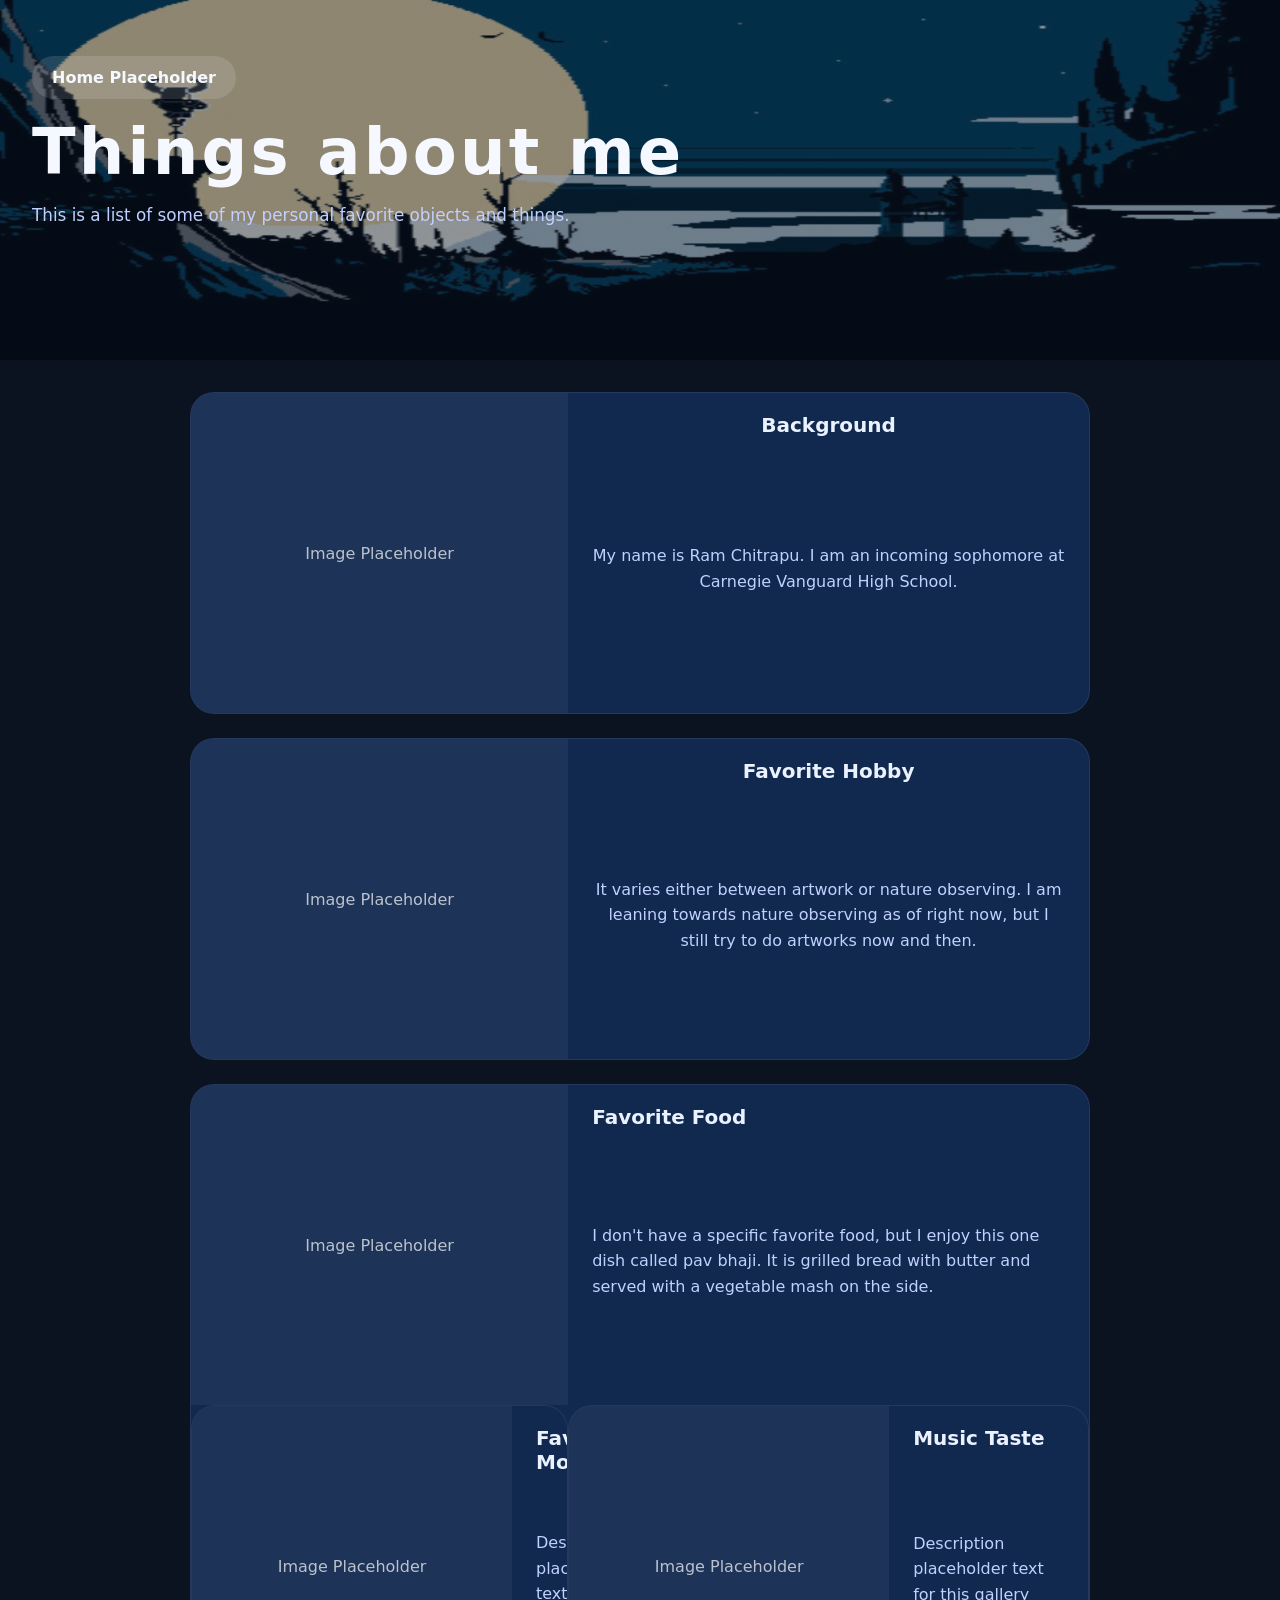
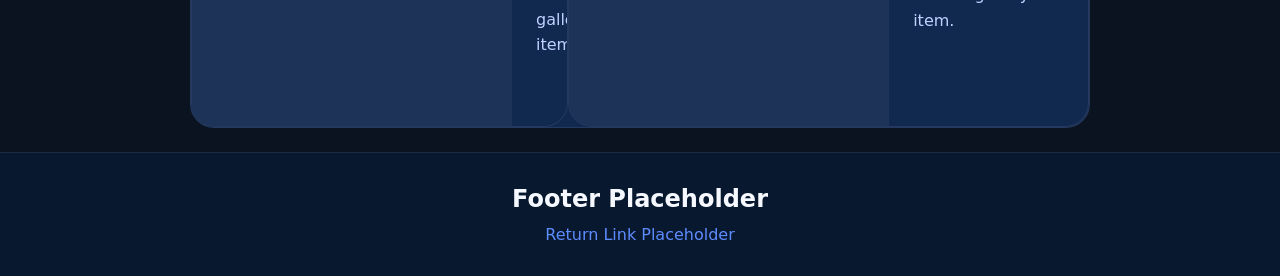
==== about-gallery.html @ 229505af "Refine about gallery layout and content updates" ====
<!DOCTYPE html>
<html lang="en">
<head>
  <meta charset="UTF-8">
  <meta name="viewport" content="width=device-width, initial-scale=1.0">
  <title>About Gallery Placeholder</title>
  <link rel="stylesheet" href="styles.css">
</head>
<body>
  <header class="hero-header">
    <div class="hero-content">
      <a class="home-button" href="index.html">Home Placeholder</a>
      <h1>Things about me</h1>
      <p>This is a list of some of my personal favorite objects and things.</p>
    </div>
  </header>

  <main>
    <section class="gallery-grid about-gallery-stack">
      <article class="gallery-card">
        <div class="gallery-image placeholder">Image Placeholder</div>
        <h3>Background</h3>
        <p> My name is Ram Chitrapu. I am an incoming sophomore at Carnegie Vanguard High School. </p>
      </article>
      <article class="gallery-card">
        <div class="gallery-image placeholder">Image Placeholder</div>
        <h3>Favorite Hobby</h3>
        <p> It varies either between artwork or nature observing. I am leaning towards nature observing as of right now, but I still try to do artworks now and then. </p>
      </article>
      <article class="gallery-card">
        <div class="gallery-image placeholder">Image Placeholder</div>
        <h3>Favorite Food</h3>
        <p> I don't have a specific favorite food, but I enjoy this one dish called pav bhaji. It is grilled bread with butter and served with a vegetable mash on the side. </p> 
      <article class="gallery-card">
        <div class="gallery-image placeholder">Image Placeholder</div>
        <h3>Favorite Movie</h3>
        <p>Description placeholder text for this gallery item.</p>
      </article>
      <article class="gallery-card">
        <div class="gallery-image placeholder">Image Placeholder</div>
        <h3>Music Taste</h3>
        <p>Description placeholder text for this gallery item.</p>
      </article>
    </section>
  </main>

  <footer class="bottom-footer">
    <div>
      <h2>Footer Placeholder</h2>
      <p><a class="text-link" href="index.html">Return Link Placeholder</a></p>
    </div>
  </footer>
</body>
</html>
---- styles.css ----
:root {
  --bg: #0c1d3b;
  --surface: #11284f;
  --surface-soft: #1c3668;
  --text: #f5f8ff;
  --muted: #c0d1ff;
  --accent: #5d8cff;
}

* {
  box-sizing: border-box;
}

body {
  margin: 0;
  font-family: Inter, system-ui, -apple-system, BlinkMacSystemFont, "Segoe UI", sans-serif;
  background: #0b1220;
  color: var(--text);
}

.hero-header {
  background:
    linear-gradient(rgba(8, 24, 47, 0.45), rgba(8, 24, 47, 0.45)),
    url("images/top-banner.png") center/100% 100% no-repeat;
  background-color: #08182f;
  min-height: 360px;
  padding: 3.5rem 2rem;
  text-align: left;
}

.hero-header h1 {
  margin: 0;
  font-size: clamp(2.5rem, 5vw, 4rem);
  letter-spacing: 0.05em;
}

.hero-header p {
  margin: 1rem 0 0;
  max-width: 640px;
  color: var(--muted);
  font-size: 1.05rem;
}

.home-button {
  display: inline-block;
  margin-bottom: 1rem;
  padding: 0.75rem 1.25rem;
  border-radius: 999px;
  background: rgba(255,255,255,.12);
  color: var(--text);
  text-decoration: none;
  font-weight: 700;
  transition: transform 0.2s ease, background 0.2s ease;
}

.home-button:hover {
  background: rgba(255,255,255,.2);
  transform: translateY(-2px);
}

main {
  padding: 2rem 1.5rem 1.5rem;
  max-width: 1200px;
  margin: 0 auto;
}

.about-me-slide .placeholder {
  min-height: 300px;
  height: 300px;
  background: rgba(255,255,255,.07);
  font-size: 1.15rem;
}

.slide {
  display: grid;
  grid-template-columns: 1fr 1fr;
  gap: 2rem;
  align-items: center;
  background: var(--surface);
  border: 1px solid rgba(255,255,255,.08);
  border-radius: 24px;
  padding: 2rem;
  margin-bottom: 1.5rem;
}

.slide.reverse {
  direction: rtl;
}

.slide.reverse .slide-text,
.slide.reverse .slide-image {
  direction: ltr;
}

.slide-text h2 {
  margin-top: 0;
  margin-bottom: 1rem;
  font-size: 1.75rem;
  color: #eaf1ff;
}

.slide-text p {
  margin: 0;
  line-height: 1.8;
  color: var(--muted);
}

.interests-section {
  width: 100%;
}

.interest-cards {
  display: grid;
  grid-template-columns: repeat(2, minmax(240px, 1fr));
  gap: 1.5rem;
}

.interest-card {
  background: var(--surface-soft);
  border-radius: 24px;
  overflow: hidden;
  min-height: 320px;
  display: flex;
  flex-direction: column;
}

.interest-image {
  min-height: 180px;
  background: rgba(255,255,255,.08);
  display: flex;
  align-items: center;
  justify-content: center;
  padding: 1rem;
  font-size: 1rem;
  color: rgba(255,255,255,.75);
}

.interest-card-body {
  padding: 1.5rem;
  display: flex;
  flex-direction: column;
  gap: 0.75rem;
}

.interest-card-body h3 {
  margin: 0;
  font-size: 1.25rem;
  color: #eaf1ff;
}

.interest-card-body p {
  margin: 0;
  color: var(--muted);
  line-height: 1.75;
}

.slide-image {
  display: flex;
  justify-content: center;
  align-items: center;
}

.placeholder-link {
  display: block;
  width: 100%;
  max-width: 420px;
  text-decoration: none;
}

.placeholder {
  width: 100%;
  height: 100%;
  min-height: 300px;
  border-radius: 20px;
  background: rgba(255,255,255,.06);
  border: 1px dashed rgba(255,255,255,.2);
  display: flex;
  align-items: center;
  justify-content: center;
  color: rgba(255,255,255,.7);
  font-size: 1rem;
  text-align: center;
  padding: 1rem;
  transition: transform 0.2s ease, background 0.2s ease, color 0.2s ease;
}

.placeholder:hover {
  background: rgba(93,140,255,.16);
  color: #eff6ff;
  transform: translateY(-4px);
}

.gallery-grid {
  display: grid;
  gap: 1.5rem;
}

.gallery-2x3 {
  grid-template-columns: repeat(3, minmax(220px, 1fr));
}

.about-gallery-stack {
  grid-template-columns: 1fr;
  max-width: 900px;
  margin: 0 auto;
}

.about-gallery-stack .gallery-card {
  display: grid;
  grid-template-columns: minmax(320px, 42%) 1fr;
  align-items: stretch;
}

.about-gallery-stack .gallery-image {
  grid-column: 1;
  grid-row: 1 / span 2;
  min-height: 320px;
  height: 100%;
}

.about-gallery-stack .gallery-image.placeholder {
  min-height: 320px;
  height: 100%;
  border-radius: 0;
  border: 0;
}

.about-gallery-stack .gallery-card h3 {
  grid-column: 2;
  margin: 1.25rem 1.5rem 0.5rem;
  text-align: left;
}

.about-gallery-stack .gallery-card p {
  grid-column: 2;
  margin: 0 1.5rem 1.25rem;
  text-align: left;
}

.gallery-card {
  background: var(--surface);
  border: 1px solid rgba(255,255,255,.08);
  border-radius: 24px;
  overflow: hidden;
  display: flex;
  flex-direction: column;
}

.gallery-image {
  min-height: 0;
  height: auto;
  background: rgba(255,255,255,.05);
  display: flex;
  align-items: center;
  justify-content: center;
  padding: 0;
  overflow: hidden;
  font-size: 1rem;
  color: rgba(255,255,255,.7);
}

.gallery-photo {
  width: 100%;
  height: auto;
  object-fit: contain;
  display: block;
}

.gallery-portal-link {
  display: block;
  text-decoration: none;
}

.gallery-portal-image {
  transition: transform 0.2s ease, box-shadow 0.2s ease;
}

.gallery-portal-link:hover .gallery-portal-image {
  transform: translateY(-4px);
  box-shadow: 0 16px 30px rgba(0,0,0,.25);
}

.gallery-image.placeholder {
  min-height: 220px;
  height: 220px;
}

.art-page-grid {
  display: grid;
  grid-template-columns: 1fr;
  gap: 2rem;
  max-width: 900px;
  margin: 0 auto;
}

.artwork-card {
  background: var(--surface);
  border: 1px solid rgba(255,255,255,.08);
  border-radius: 24px;
  overflow: hidden;
  display: flex;
  flex-direction: column;
}

.artwork-card h3 {
  margin: 1.25rem 1.5rem 0.5rem;
  font-size: 1.25rem;
  color: #eaf1ff;
}

.artwork-card p {
  margin: 0 1.5rem 1.5rem;
  color: var(--muted);
  line-height: 1.6;
}

.artwork-image {
  min-height: 360px;
  height: 360px;
}

.gallery-card h3 {
  margin: 1.25rem 1.5rem 0.5rem;
  font-size: 1.25rem;
  color: #eaf1ff;
}

.gallery-card p {
  margin: 0 1.5rem 1.5rem;
  color: var(--muted);
  line-height: 1.6;
}

.gallery-card:nth-child(1) h3,
.gallery-card:nth-child(1) p,
.gallery-card:nth-child(2) h3,
.gallery-card:nth-child(2) p {
  text-align: center;
}

.text-link {
  color: var(--accent);
  text-decoration: none;
}

.text-link:hover {
  text-decoration: underline;
}

.bottom-footer {
  background: #08182f;
  padding: 2rem 1.5rem;
  text-align: center;
  border-top: 1px solid rgba(255,255,255,.08);
}

.bottom-footer h2 {
  margin: 0 0 0.75rem;
  font-size: 1.5rem;
}

.bottom-footer p {
  margin: 0;
  color: var(--muted);
}

@media (max-width: 860px) {
  .slide {
    grid-template-columns: 1fr;
    text-align: center;
  }

  .slide.reverse {
    direction: ltr;
  }

  .interest-cards {
    grid-template-columns: 1fr;
  }

  .gallery-2x3 {
    grid-template-columns: 1fr;
  }

  .about-gallery-stack .gallery-card {
    grid-template-columns: 1fr;
  }

  .about-gallery-stack .gallery-image {
    grid-column: 1;
    grid-row: 1;
    min-height: 280px;
  }

  .about-gallery-stack .gallery-image.placeholder {
    min-height: 280px;
  }

  .about-gallery-stack .gallery-card h3,
  .about-gallery-stack .gallery-card p {
    grid-column: 1;
  }

  .art-page-grid {
    max-width: 100%;
  }

  .about-me-slide .placeholder {
    min-height: 220px;
    height: 220px;
  }
}
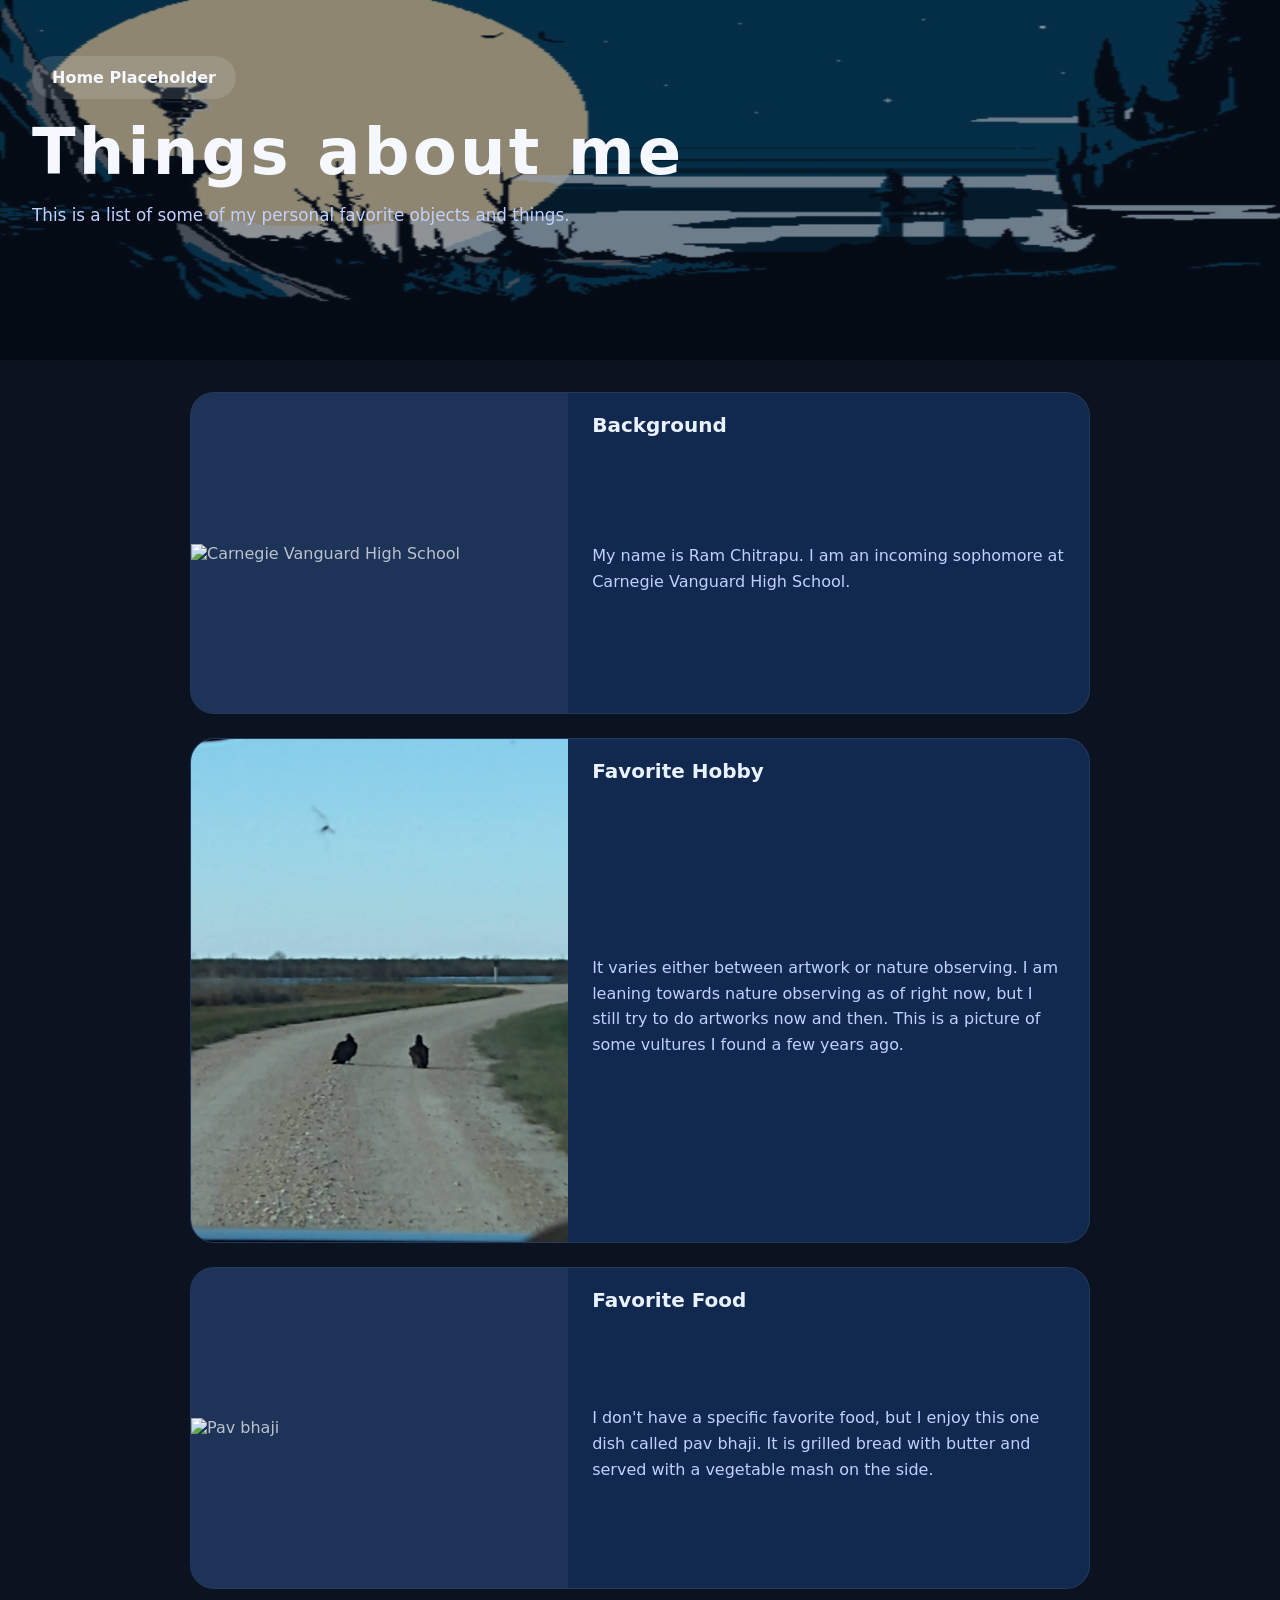
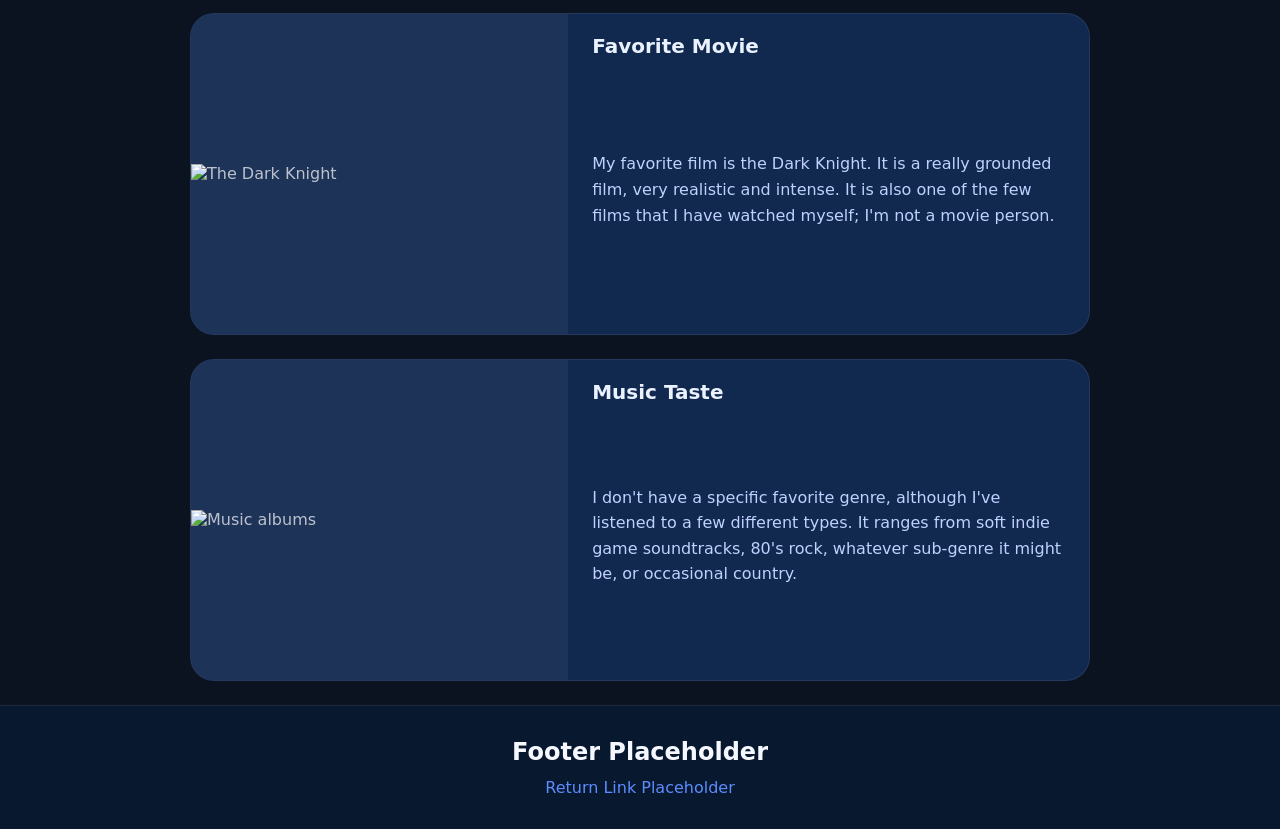
==== commit 9c82f370: "Update galleries, homepage sections, and add image assets" ====
--- a/about-gallery.html
+++ b/about-gallery.html
@@ -18,28 +18,39 @@
   <main>
     <section class="gallery-grid about-gallery-stack">
       <article class="gallery-card">
-        <div class="gallery-image placeholder">Image Placeholder</div>
+        <div class="gallery-image">
+          <img src="images/cvhs.png" alt="Carnegie Vanguard High School" class="gallery-photo">
+        </div>
         <h3>Background</h3>
         <p> My name is Ram Chitrapu. I am an incoming sophomore at Carnegie Vanguard High School. </p>
       </article>
       <article class="gallery-card">
-        <div class="gallery-image placeholder">Image Placeholder</div>
+        <div class="gallery-image">
+          <img src="images/vulture.jpg" alt="Vulture" class="gallery-photo">
+        </div>
         <h3>Favorite Hobby</h3>
-        <p> It varies either between artwork or nature observing. I am leaning towards nature observing as of right now, but I still try to do artworks now and then. </p>
+        <p> It varies either between artwork or nature observing. I am leaning towards nature observing as of right now, but I still try to do artworks now and then. This is a picture of some vultures I found a few years ago. </p>
       </article>
       <article class="gallery-card">
-        <div class="gallery-image placeholder">Image Placeholder</div>
+        <div class="gallery-image">
+          <img src="images/bhaji.png" alt="Pav bhaji" class="gallery-photo">
+        </div>
         <h3>Favorite Food</h3>
         <p> I don't have a specific favorite food, but I enjoy this one dish called pav bhaji. It is grilled bread with butter and served with a vegetable mash on the side. </p> 
-      <article class="gallery-card">
-        <div class="gallery-image placeholder">Image Placeholder</div>
-        <h3>Favorite Movie</h3>
-        <p>Description placeholder text for this gallery item.</p>
       </article>
       <article class="gallery-card">
-        <div class="gallery-image placeholder">Image Placeholder</div>
+        <div class="gallery-image">
+          <img src="images/dark-knight.png" alt="The Dark Knight" class="gallery-photo">
+        </div>
+        <h3>Favorite Movie</h3>
+        <p> My favorite film is the Dark Knight. It is a really grounded film, very realistic and intense. It is also one of the few films that I have watched myself; I'm not a movie person.</p>
+      </article>
+      <article class="gallery-card">
+        <div class="gallery-image">
+          <img src="images/musicalbums.png" alt="Music albums" class="gallery-photo">
+        </div>
         <h3>Music Taste</h3>
-        <p>Description placeholder text for this gallery item.</p>
+        <p> I don't have a specific favorite genre, although I've listened to a few different types. It ranges from soft indie game soundtracks, 80's rock, whatever sub-genre it might be, or occasional country. </p>
       </article>
     </section>
   </main>
--- a/styles.css
+++ b/styles.css
@@ -196,7 +196,19 @@
 }
 
 .gallery-2x3 {
-  grid-template-columns: repeat(3, minmax(220px, 1fr));
+  grid-template-columns: repeat(6, minmax(0, 1fr));
+}
+
+.gallery-2x3 .gallery-card {
+  grid-column: span 2;
+}
+
+.gallery-2x3 .gallery-card:nth-child(4) {
+  grid-column: 2 / span 2;
+}
+
+.gallery-2x3 .gallery-card:nth-child(5) {
+  grid-column: 4 / span 2;
 }
 
 .about-gallery-stack {
@@ -331,10 +343,14 @@
   line-height: 1.6;
 }
 
-.gallery-card:nth-child(1) h3,
-.gallery-card:nth-child(1) p,
-.gallery-card:nth-child(2) h3,
-.gallery-card:nth-child(2) p {
+.gallery-2x3 .gallery-card:nth-child(1) h3,
+.gallery-2x3 .gallery-card:nth-child(1) p,
+.gallery-2x3 .gallery-card:nth-child(2) h3,
+.gallery-2x3 .gallery-card:nth-child(2) p,
+.gallery-2x3 .gallery-card:nth-child(4) h3,
+.gallery-2x3 .gallery-card:nth-child(4) p,
+.gallery-2x3 .gallery-card:nth-child(5) h3,
+.gallery-2x3 .gallery-card:nth-child(5) p {
   text-align: center;
 }
 
@@ -382,6 +398,12 @@
     grid-template-columns: 1fr;
   }
 
+  .gallery-2x3 .gallery-card,
+  .gallery-2x3 .gallery-card:nth-child(4),
+  .gallery-2x3 .gallery-card:nth-child(5) {
+    grid-column: auto;
+  }
+
   .about-gallery-stack .gallery-card {
     grid-template-columns: 1fr;
   }
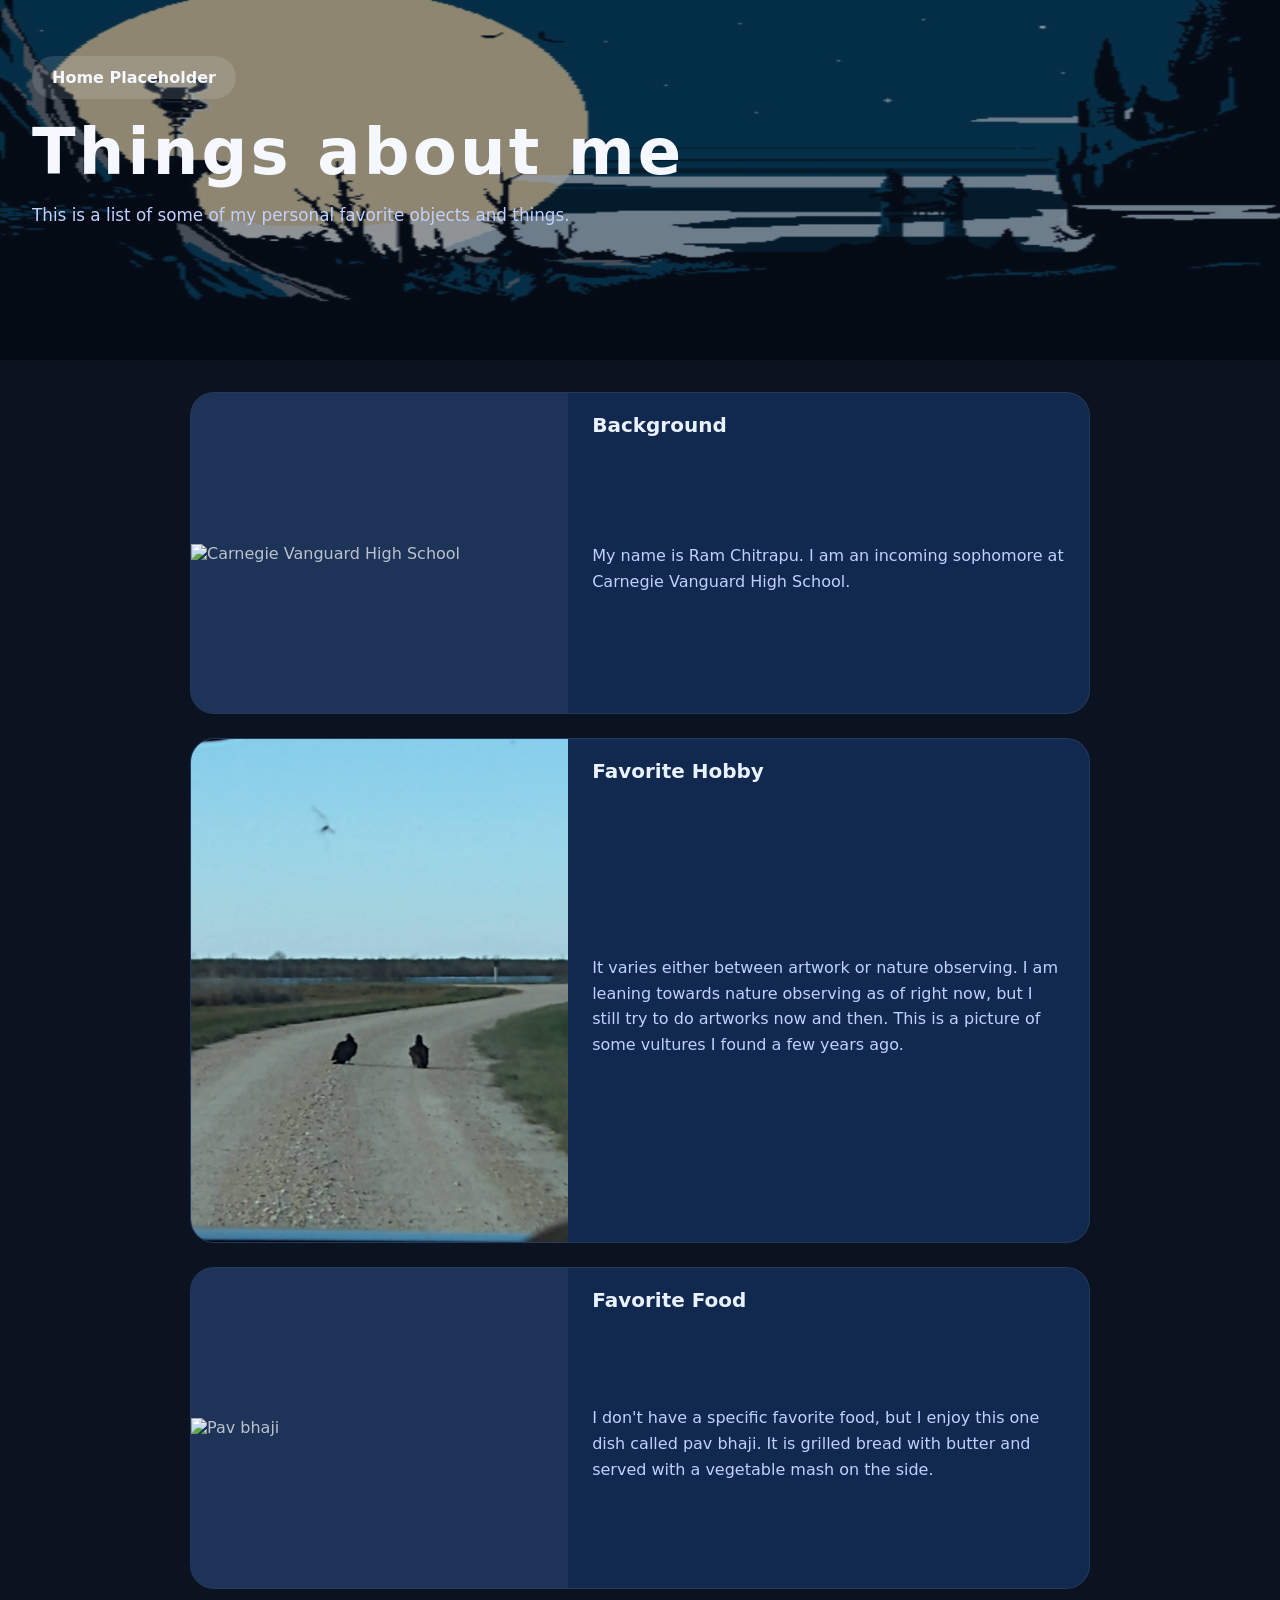
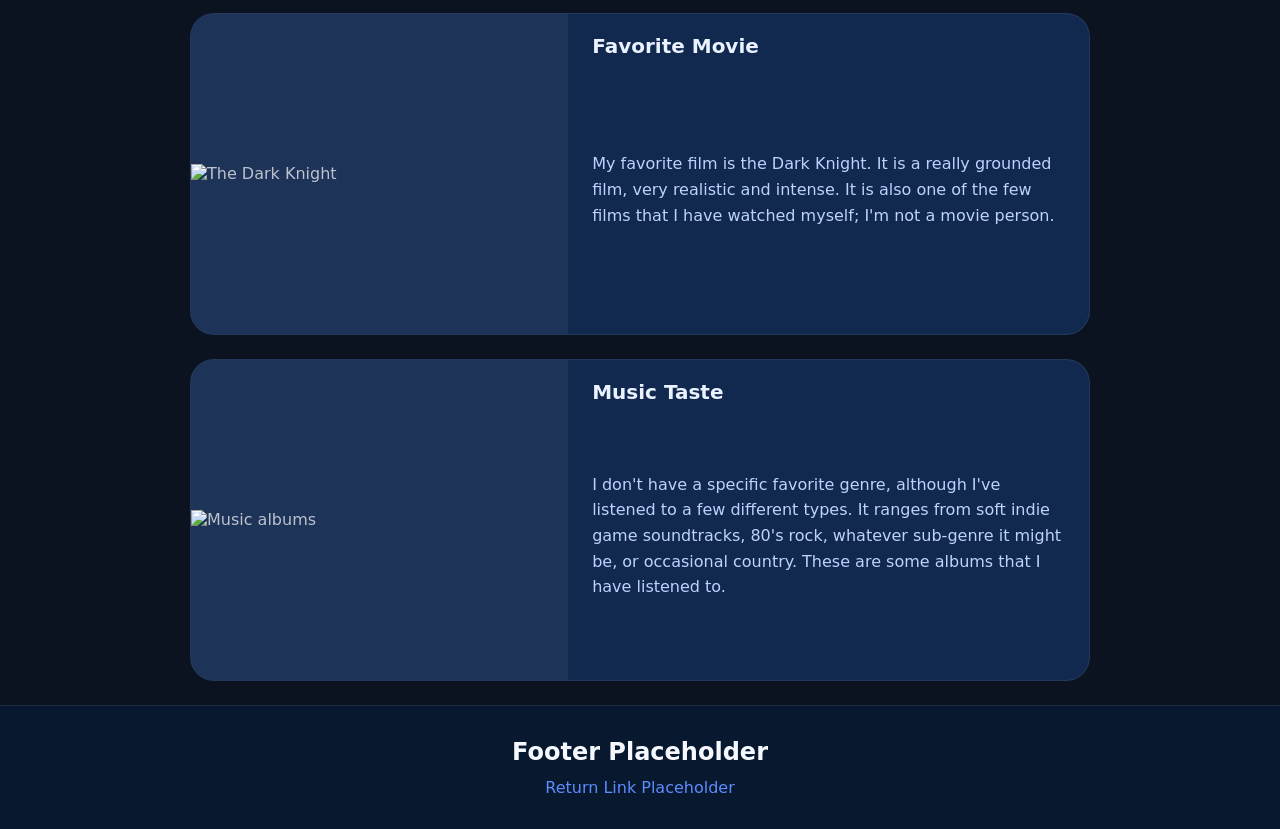
==== commit 988d0ed4: "Add activities gallery and update portfolio page layouts/images" ====
--- a/about-gallery.html
+++ b/about-gallery.html
@@ -50,7 +50,7 @@
           <img src="images/musicalbums.png" alt="Music albums" class="gallery-photo">
         </div>
         <h3>Music Taste</h3>
-        <p> I don't have a specific favorite genre, although I've listened to a few different types. It ranges from soft indie game soundtracks, 80's rock, whatever sub-genre it might be, or occasional country. </p>
+        <p> I don't have a specific favorite genre, although I've listened to a few different types. It ranges from soft indie game soundtracks, 80's rock, whatever sub-genre it might be, or occasional country. These are some albums that I have listened to. </p>
       </article>
     </section>
   </main>
--- a/styles.css
+++ b/styles.css
@@ -190,6 +190,21 @@
   transform: translateY(-4px);
 }
 
+.placeholder-image-fill {
+  position: relative;
+  overflow: hidden;
+  padding: 0;
+  border: 0;
+}
+
+.placeholder-image-fill .gallery-photo {
+  position: absolute;
+  inset: 0;
+  width: 100%;
+  height: 100%;
+  object-fit: cover;
+}
+
 .gallery-grid {
   display: grid;
   gap: 1.5rem;
@@ -299,13 +314,22 @@
 
 .art-page-grid {
   display: grid;
-  grid-template-columns: 1fr;
+  grid-template-columns: repeat(4, minmax(200px, 1fr));
+  gap: 0;
+  max-width: 1400px;
+  margin: 0 auto;
+  grid-auto-flow: dense;
+}
+
+.activities-grid {
+  display: grid;
+  grid-template-columns: repeat(3, minmax(0, 1fr));
   gap: 2rem;
-  max-width: 900px;
+  max-width: 1200px;
   margin: 0 auto;
 }
 
-.artwork-card {
+.activity-card {
   background: var(--surface);
   border: 1px solid rgba(255,255,255,.08);
   border-radius: 24px;
@@ -314,21 +338,59 @@
   flex-direction: column;
 }
 
-.artwork-card h3 {
+.activity-card .gallery-image {
+  min-height: 360px;
+  height: 360px;
+}
+
+.activity-card h3 {
   margin: 1.25rem 1.5rem 0.5rem;
   font-size: 1.25rem;
   color: #eaf1ff;
 }
 
-.artwork-card p {
+.activity-card p {
   margin: 0 1.5rem 1.5rem;
   color: var(--muted);
   line-height: 1.6;
 }
 
+.artwork-card-large {
+  grid-column: span 2;
+  grid-row: span 1;
+}
+
+.art-page-grid .artwork-card:nth-child(2) {
+  grid-column: span 2;
+  grid-row: span 1;
+}
+
+.art-page-grid .artwork-card:nth-child(3) {
+  grid-row: span 2;
+}
+
+.artwork-card {
+  border-radius: 20px;
+  overflow: hidden;
+}
+
 .artwork-image {
-  min-height: 360px;
-  height: 360px;
+  min-height: 280px;
+  height: 100%;
+}
+
+.art-original {
+  min-height: 0;
+  height: auto;
+  padding: 0;
+  align-items: center;
+}
+
+.artwork-photo-original {
+  width: 100%;
+  height: auto;
+  max-width: 100%;
+  display: block;
 }
 
 .gallery-card h3 {
@@ -424,6 +486,7 @@
   }
 
   .art-page-grid {
+    grid-template-columns: 1fr;
     max-width: 100%;
   }
 
@@ -432,3 +495,18 @@
     height: 220px;
   }
 }
+
+@media (max-width: 560px) {
+  .art-page-grid {
+    grid-template-columns: 1fr;
+  }
+
+  .artwork-image {
+    min-height: 300px;
+    height: 300px;
+  }
+
+  .activities-grid {
+    grid-template-columns: 1fr;
+  }
+}
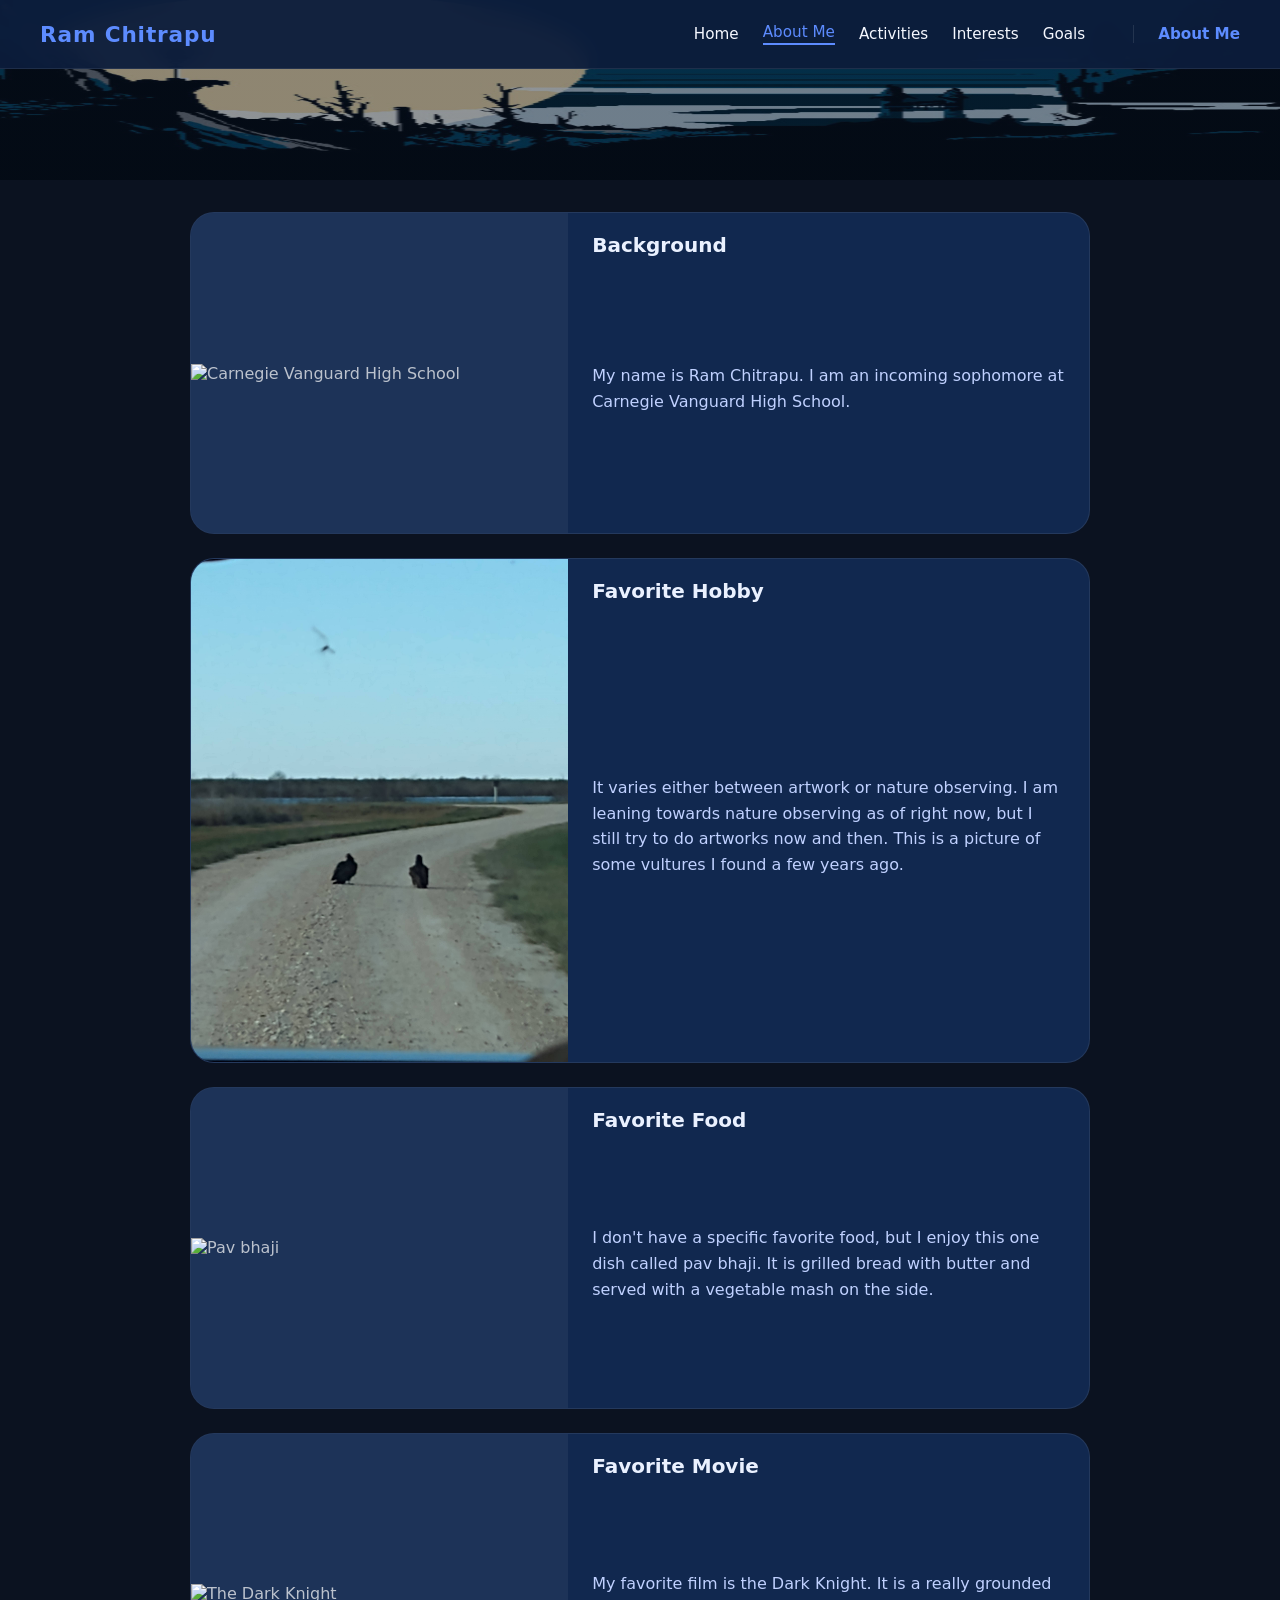
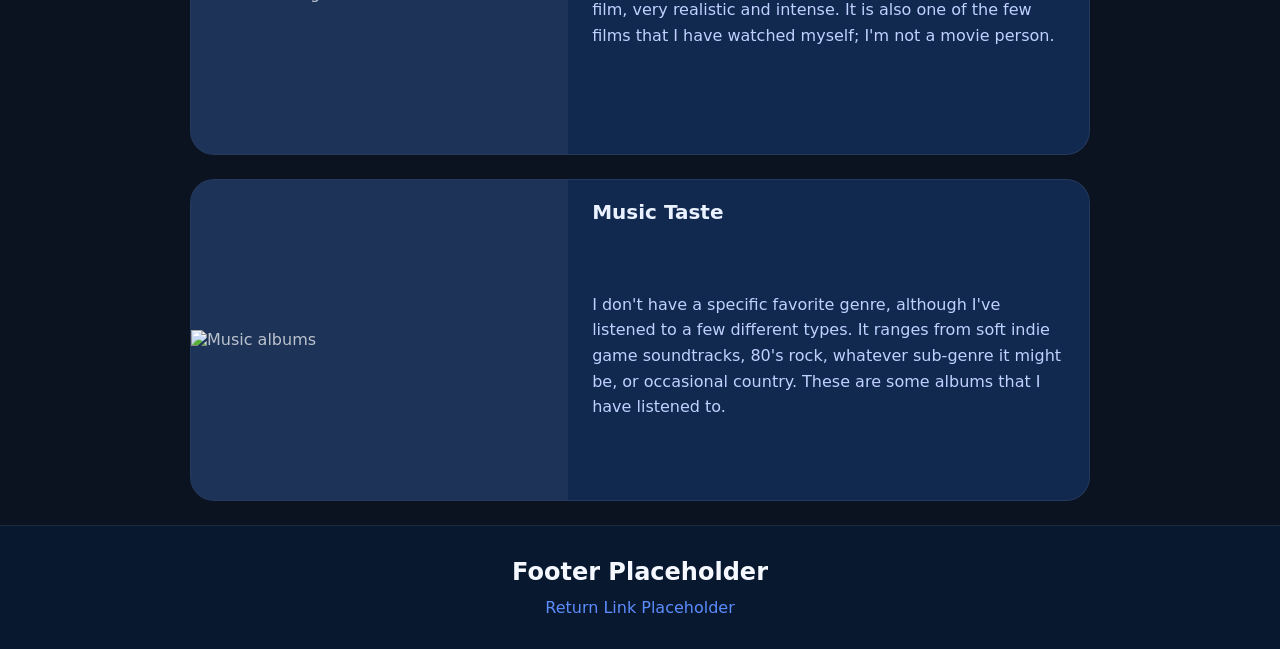
==== commit c8c3a6a5: "Refine top navigation and hero header presentation" ====
--- a/about-gallery.html
+++ b/about-gallery.html
@@ -7,11 +7,20 @@
   <link rel="stylesheet" href="styles.css">
 </head>
 <body>
+  <nav class="top-nav">
+    <span class="nav-brand">Ram Chitrapu</span>
+    <div class="top-nav-links">
+      <a href="index.html">Home</a>
+      <a href="about-gallery.html" class="active">About Me</a>
+      <a href="activities.html">Activities</a>
+      <a href="gallery.html">Interests</a>
+      <a href="goals.html">Goals</a>
+    </div>
+    <span class="page-title">About Me</span>
+  </nav>
+
   <header class="hero-header">
     <div class="hero-content">
-      <a class="home-button" href="index.html">Home Placeholder</a>
-      <h1>Things about me</h1>
-      <p>This is a list of some of my personal favorite objects and things.</p>
     </div>
   </header>
 
--- a/styles.css
+++ b/styles.css
@@ -23,8 +23,8 @@
     linear-gradient(rgba(8, 24, 47, 0.45), rgba(8, 24, 47, 0.45)),
     url("images/top-banner.png") center/100% 100% no-repeat;
   background-color: #08182f;
-  min-height: 360px;
-  padding: 3.5rem 2rem;
+  min-height: 180px;
+  padding: 0;
   text-align: left;
 }
 
@@ -41,21 +41,116 @@
   font-size: 1.05rem;
 }
 
-.home-button {
-  display: inline-block;
-  margin-bottom: 1rem;
-  padding: 0.75rem 1.25rem;
-  border-radius: 999px;
-  background: rgba(255,255,255,.12);
+.about-me-slide .placeholder {
+  min-height: 300px;
+  height: 300px;
+  background: rgba(255,255,255,.07);
+  font-size: 1.15rem;
+}
+.top-nav {
+  position: fixed;
+  top: 0;
+  left: 0;
+  right: 0;
+  z-index: 1000;
+  background: rgba(12, 29, 59, 0.95);
+  backdrop-filter: blur(10px);
+  padding: 1.35rem 2.5rem;
+  border-bottom: 1px solid rgba(255, 255, 255, 0.08);
+  display: flex;
+  align-items: center;
+  gap: 1.5rem;
+}
+
+.nav-brand {
+  color: var(--accent);
+  font-size: 1.35rem;
+  font-weight: 700;
+  letter-spacing: 0.04em;
+  white-space: nowrap;
+}
+
+.top-nav-links {
+  display: flex;
+  gap: 1.5rem;
+  align-items: center;
+  margin-left: auto;
+}
+
+.top-nav a {
   color: var(--text);
   text-decoration: none;
-  font-weight: 700;
-  transition: transform 0.2s ease, background 0.2s ease;
-}
-
-.home-button:hover {
-  background: rgba(255,255,255,.2);
-  transform: translateY(-2px);
+  font-size: 0.95rem;
+  font-weight: 500;
+  transition: color 0.2s ease;
+  white-space: nowrap;
+}
+
+.top-nav a:hover {
+  color: var(--accent);
+}
+
+.top-nav a.active {
+  color: var(--accent);
+  border-bottom: 2px solid var(--accent);
+  padding-bottom: 2px;
+}
+
+.page-title {
+  color: var(--accent);
+  font-size: 0.95rem;
+  font-weight: 600;
+  white-space: nowrap;
+  margin-left: 1.5rem;
+  border-left: 1px solid rgba(255, 255, 255, 0.1);
+  padding-left: 1.5rem;
+}
+
+@media (max-width: 860px) {
+  .top-nav {
+    gap: 1rem;
+    padding: 1rem 1.5rem;
+  }
+
+  .nav-brand {
+    font-size: 1.1rem;
+  }
+
+  .top-nav-links {
+    gap: 1rem;
+  }
+
+  .top-nav a {
+    font-size: 0.85rem;
+  }
+
+  .page-title {
+    font-size: 0.85rem;
+  }
+}
+
+@media (max-width: 560px) {
+  .top-nav {
+    gap: 0.5rem;
+    padding: 0.75rem 1rem;
+  }
+
+  .nav-brand {
+    font-size: 0.95rem;
+    letter-spacing: 0.03em;
+  }
+
+  .top-nav-links {
+    gap: 0.5rem;
+  }
+
+  .top-nav a {
+    font-size: 0.7rem;
+  }
+
+  .page-title {
+    font-size: 0.7rem;
+  }
 }
 
 main {
@@ -343,6 +438,13 @@
   height: 360px;
 }
 
+.activity-card .gallery-image.uil-image-wrap,
+.activity-card .gallery-image.naqt-image-wrap,
+.activity-card .gallery-image.rock-image-wrap {
+  min-height: 0;
+  height: auto;
+}
+
 .activity-card h3 {
   margin: 1.25rem 1.5rem 0.5rem;
   font-size: 1.25rem;
@@ -353,6 +455,57 @@
   margin: 0 1.5rem 1.5rem;
   color: var(--muted);
   line-height: 1.6;
+}
+
+.quizbowl-awards {
+  margin: 0 1.5rem 1.5rem;
+  display: grid;
+  gap: 1rem;
+}
+
+.quizbowl-detail {
+  max-width: 1100px;
+  margin: 0 auto;
+}
+
+.award-row {
+  display: grid;
+  gap: 0.75rem;
+}
+
+.award-row-single {
+  grid-template-columns: 1fr;
+}
+
+.award-row-triple {
+  grid-template-columns: repeat(3, minmax(0, 1fr));
+}
+
+.award-slot {
+  background: rgba(255,255,255,.04);
+  border: 1px solid rgba(255,255,255,.1);
+  border-radius: 14px;
+  padding: 0.75rem;
+}
+
+.award-slot h4 {
+  margin: 0 0 0.5rem;
+  font-size: 0.95rem;
+  color: #eaf1ff;
+  line-height: 1.4;
+}
+
+.award-image-placeholder {
+  min-height: 130px;
+  border-radius: 12px;
+  background: rgba(255,255,255,.06);
+  border: 1px dashed rgba(255,255,255,.28);
+  display: flex;
+  align-items: center;
+  justify-content: center;
+  text-align: center;
+  color: rgba(255,255,255,.72);
+  padding: 0.75rem;
 }
 
 .artwork-card-large {
@@ -509,4 +662,8 @@
   .activities-grid {
     grid-template-columns: 1fr;
   }
-}
+
+  .award-row-triple {
+    grid-template-columns: 1fr;
+  }
+}
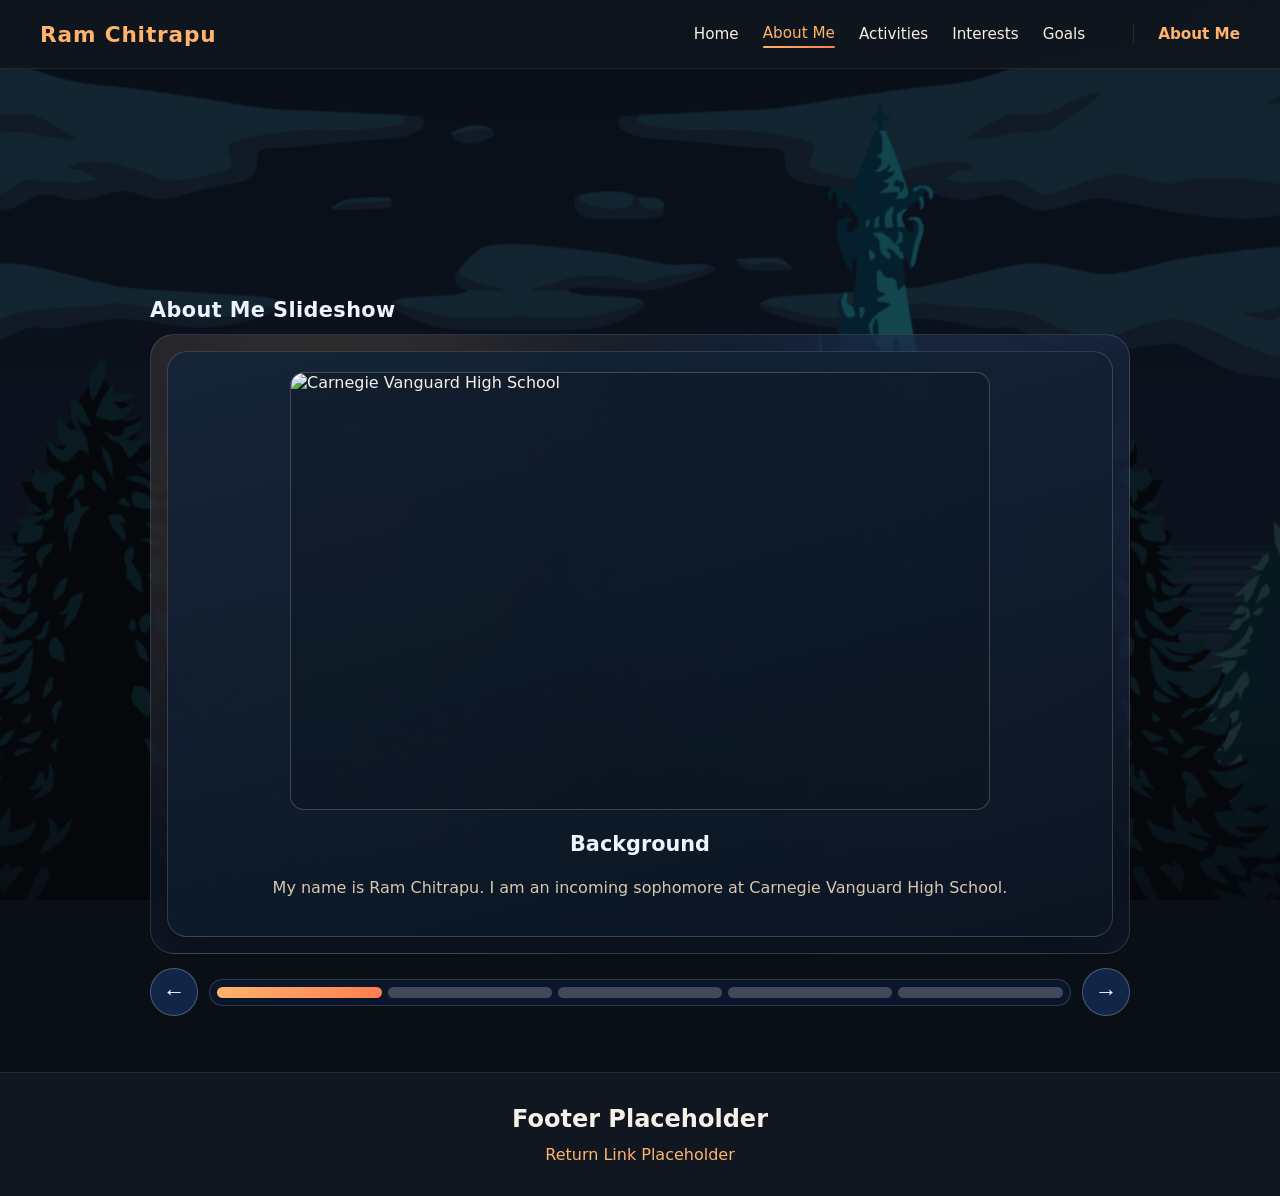
==== commit a49f631f: "Update site pages, slideshows, and new interest subpages" ====
--- a/about-gallery.html
+++ b/about-gallery.html
@@ -25,42 +25,51 @@
   </header>
 
   <main>
-    <section class="gallery-grid about-gallery-stack">
-      <article class="gallery-card">
-        <div class="gallery-image">
-          <img src="images/cvhs.png" alt="Carnegie Vanguard High School" class="gallery-photo">
+    <section class="about-slideshow-block" data-slideshow="about-me-slideshow">
+      <h2 class="about-slideshow-title">About Me Slideshow</h2>
+      <section class="about-slideshow" aria-label="About me slideshow">
+        <article class="about-slide-card is-active" data-slide="1">
+          <img class="about-slide-photo" src="images/cvhs.png" alt="Carnegie Vanguard High School">
+          <h3>Background</h3>
+          <p>My name is Ram Chitrapu. I am an incoming sophomore at Carnegie Vanguard High School.</p>
+        </article>
+
+        <article class="about-slide-card" data-slide="2">
+          <img class="about-slide-photo" src="images/vulture.jpg" alt="Vulture">
+          <h3>Favorite Hobby</h3>
+          <p>It varies either between artwork or nature observing. I am leaning towards nature observing as of right now, but I still try to do artworks now and then. This is a picture of some vultures I found a few years ago.</p>
+        </article>
+
+        <article class="about-slide-card" data-slide="3">
+          <img class="about-slide-photo" src="images/bhaji.png" alt="Pav bhaji">
+          <h3>Favorite Food</h3>
+          <p>I don't have a specific favorite food, but I enjoy this one dish called pav bhaji. It is grilled bread with butter and served with a vegetable mash on the side.</p>
+        </article>
+
+        <article class="about-slide-card" data-slide="4">
+          <img class="about-slide-photo" src="images/dark-knight.png" alt="The Dark Knight">
+          <h3>Favorite Movie</h3>
+          <p>My favorite film is the Dark Knight. It is a really grounded film, very realistic and intense. It is also one of the few films that I have watched myself; I'm not a movie person.</p>
+        </article>
+
+        <article class="about-slide-card" data-slide="5">
+          <img class="about-slide-photo" src="images/musicalbums.png" alt="Music albums">
+          <h3>Music Taste</h3>
+          <p>I don't have a specific favorite genre, although I've listened to a few different types. It ranges from soft indie game soundtracks, 80's rock, whatever sub-genre it might be, or occasional country. These are some albums that I have listened to.</p>
+        </article>
+      </section>
+
+      <div class="about-controls" aria-label="Slideshow controls">
+        <button class="about-arrow about-prev" type="button" aria-label="Previous slide">&#8592;</button>
+        <div class="about-indicator-bar" role="tablist" aria-label="Slide selector">
+          <button class="about-indicator is-active" type="button" data-index="0" aria-label="Go to slide 1"></button>
+          <button class="about-indicator" type="button" data-index="1" aria-label="Go to slide 2"></button>
+          <button class="about-indicator" type="button" data-index="2" aria-label="Go to slide 3"></button>
+          <button class="about-indicator" type="button" data-index="3" aria-label="Go to slide 4"></button>
+          <button class="about-indicator" type="button" data-index="4" aria-label="Go to slide 5"></button>
         </div>
-        <h3>Background</h3>
-        <p> My name is Ram Chitrapu. I am an incoming sophomore at Carnegie Vanguard High School. </p>
-      </article>
-      <article class="gallery-card">
-        <div class="gallery-image">
-          <img src="images/vulture.jpg" alt="Vulture" class="gallery-photo">
-        </div>
-        <h3>Favorite Hobby</h3>
-        <p> It varies either between artwork or nature observing. I am leaning towards nature observing as of right now, but I still try to do artworks now and then. This is a picture of some vultures I found a few years ago. </p>
-      </article>
-      <article class="gallery-card">
-        <div class="gallery-image">
-          <img src="images/bhaji.png" alt="Pav bhaji" class="gallery-photo">
-        </div>
-        <h3>Favorite Food</h3>
-        <p> I don't have a specific favorite food, but I enjoy this one dish called pav bhaji. It is grilled bread with butter and served with a vegetable mash on the side. </p> 
-      </article>
-      <article class="gallery-card">
-        <div class="gallery-image">
-          <img src="images/dark-knight.png" alt="The Dark Knight" class="gallery-photo">
-        </div>
-        <h3>Favorite Movie</h3>
-        <p> My favorite film is the Dark Knight. It is a really grounded film, very realistic and intense. It is also one of the few films that I have watched myself; I'm not a movie person.</p>
-      </article>
-      <article class="gallery-card">
-        <div class="gallery-image">
-          <img src="images/musicalbums.png" alt="Music albums" class="gallery-photo">
-        </div>
-        <h3>Music Taste</h3>
-        <p> I don't have a specific favorite genre, although I've listened to a few different types. It ranges from soft indie game soundtracks, 80's rock, whatever sub-genre it might be, or occasional country. These are some albums that I have listened to. </p>
-      </article>
+        <button class="about-arrow about-next" type="button" aria-label="Next slide">&#8594;</button>
+      </div>
     </section>
   </main>
 
@@ -70,5 +79,46 @@
       <p><a class="text-link" href="index.html">Return Link Placeholder</a></p>
     </div>
   </footer>
+
+  <script>
+    (function () {
+      const blocks = Array.from(document.querySelectorAll('.about-slideshow-block'));
+
+      blocks.forEach(function (block) {
+        const slides = Array.from(block.querySelectorAll('.about-slide-card'));
+        const indicators = Array.from(block.querySelectorAll('.about-indicator'));
+        const prevBtn = block.querySelector('.about-prev');
+        const nextBtn = block.querySelector('.about-next');
+
+        let currentIndex = 0;
+
+        function setActiveSlide(index) {
+          currentIndex = (index + slides.length) % slides.length;
+
+          slides.forEach(function (slide, idx) {
+            slide.classList.toggle('is-active', idx === currentIndex);
+          });
+
+          indicators.forEach(function (dot, idx) {
+            dot.classList.toggle('is-active', idx === currentIndex);
+          });
+        }
+
+        prevBtn.addEventListener('click', function () {
+          setActiveSlide(currentIndex - 1);
+        });
+
+        nextBtn.addEventListener('click', function () {
+          setActiveSlide(currentIndex + 1);
+        });
+
+        indicators.forEach(function (dot) {
+          dot.addEventListener('click', function () {
+            setActiveSlide(Number(dot.dataset.index));
+          });
+        });
+      });
+    })();
+  </script>
 </body>
 </html>
--- a/styles.css
+++ b/styles.css
@@ -1,10 +1,10 @@
 :root {
-  --bg: #0c1d3b;
-  --surface: #11284f;
-  --surface-soft: #1c3668;
-  --text: #f5f8ff;
-  --muted: #c0d1ff;
-  --accent: #5d8cff;
+  --bg: #131923;
+  --surface: #1a2430;
+  --surface-soft: #243242;
+  --text: #f6f1e6;
+  --muted: #d6c8af;
+  --accent: #ffb36b;
 }
 
 * {
@@ -14,15 +14,17 @@
 body {
   margin: 0;
   font-family: Inter, system-ui, -apple-system, BlinkMacSystemFont, "Segoe UI", sans-serif;
-  background: #0b1220;
+  background:
+    linear-gradient(rgba(8, 12, 18, 0.62), rgba(8, 12, 18, 0.62)),
+    url("images/bkground.png") center/cover no-repeat fixed;
+  background-color: #0d121a;
   color: var(--text);
 }
 
 .hero-header {
-  background:
-    linear-gradient(rgba(8, 24, 47, 0.45), rgba(8, 24, 47, 0.45)),
-    url("images/top-banner.png") center/100% 100% no-repeat;
-  background-color: #08182f;
+  background: transparent;
+  background-color: transparent;
+  margin-top: 86px;
   min-height: 180px;
   padding: 0;
   text-align: left;
@@ -47,13 +49,46 @@
   background: rgba(255,255,255,.07);
   font-size: 1.15rem;
 }
+
+main h1,
+main h2,
+main h3 {
+  position: relative;
+  display: inline-block;
+}
+
+main h1::after,
+main h2::after,
+main h3::after {
+  content: "";
+  position: absolute;
+  left: 0;
+  bottom: -0.2em;
+  width: 100%;
+  height: 2px;
+  border-radius: 999px;
+  background: linear-gradient(90deg, var(--accent), #ff7f50);
+  transform: scaleX(0);
+  transform-origin: left;
+  transition: transform 0.24s ease;
+}
+
+main h1:hover::after,
+main h2:hover::after,
+main h3:hover::after,
+main h1:focus-visible::after,
+main h2:focus-visible::after,
+main h3:focus-visible::after {
+  transform: scaleX(1);
+}
+
 .top-nav {
   position: fixed;
   top: 0;
   left: 0;
   right: 0;
   z-index: 1000;
-  background: rgba(12, 29, 59, 0.95);
+  background: rgba(17, 22, 30, 0.93);
   backdrop-filter: blur(10px);
   padding: 1.35rem 2.5rem;
   border-bottom: 1px solid rgba(255, 255, 255, 0.08);
@@ -78,6 +113,8 @@
 }
 
 .top-nav a {
+  position: relative;
+  display: inline-block;
   color: var(--text);
   text-decoration: none;
   font-size: 0.95rem;
@@ -86,14 +123,36 @@
   white-space: nowrap;
 }
 
+.top-nav a::after {
+  content: "";
+  position: absolute;
+  left: 0;
+  bottom: -4px;
+  width: 100%;
+  height: 2px;
+  border-radius: 999px;
+  background: linear-gradient(90deg, var(--accent), #ff7f50);
+  transform: scaleX(0);
+  transform-origin: left;
+  transition: transform 0.24s ease;
+}
+
 .top-nav a:hover {
   color: var(--accent);
 }
 
+.top-nav a:hover::after,
+.top-nav a:focus-visible::after {
+  transform: scaleX(1);
+}
+
 .top-nav a.active {
   color: var(--accent);
-  border-bottom: 2px solid var(--accent);
   padding-bottom: 2px;
+}
+
+.top-nav a.active::after {
+  transform: scaleX(1);
 }
 
 .page-title {
@@ -107,6 +166,10 @@
 }
 
 @media (max-width: 860px) {
+  .hero-header {
+    margin-top: 72px;
+  }
+
   .top-nav {
     gap: 1rem;
     padding: 1rem 1.5rem;
@@ -130,6 +193,10 @@
 }
 
 @media (max-width: 560px) {
+  .hero-header {
+    margin-top: 60px;
+  }
+
   .top-nav {
     gap: 0.5rem;
     padding: 0.75rem 1rem;
@@ -391,15 +458,385 @@
 .gallery-portal-link {
   display: block;
   text-decoration: none;
+  max-width: 100%;
 }
 
 .gallery-portal-image {
   transition: transform 0.2s ease, box-shadow 0.2s ease;
+  cursor: pointer;
 }
 
 .gallery-portal-link:hover .gallery-portal-image {
   transform: translateY(-4px);
   box-shadow: 0 16px 30px rgba(0,0,0,.25);
+}
+
+.sandman-intro {
+  max-width: 900px;
+  margin: 0 auto 1.5rem;
+  background: linear-gradient(120deg, rgba(93, 140, 255, 0.18), rgba(24, 216, 176, 0.1));
+  border: 1px solid rgba(255, 255, 255, 0.12);
+  border-radius: 24px;
+  padding: 1.5rem;
+}
+
+.sandman-intro h1 {
+  margin: 0 0 0.75rem;
+  font-size: clamp(1.8rem, 3.5vw, 2.5rem);
+  letter-spacing: 0.02em;
+}
+
+.sandman-intro p {
+  margin: 0;
+  color: var(--muted);
+  line-height: 1.7;
+}
+
+.sandman-slideshow {
+  position: relative;
+  max-width: 900px;
+  min-height: 420px;
+  margin: 0 auto;
+  border-radius: 24px;
+  overflow: hidden;
+  background:
+    radial-gradient(circle at 20% 20%, rgba(93, 140, 255, 0.2), transparent 45%),
+    radial-gradient(circle at 80% 30%, rgba(24, 216, 176, 0.18), transparent 42%),
+    rgba(12, 29, 59, 0.45);
+  border: 1px solid rgba(255, 255, 255, 0.1);
+}
+
+.sandman-slideshow-block {
+  max-width: 900px;
+  margin: 0 auto 2rem;
+}
+
+.sandman-slideshow-title {
+  margin: 0 0 0.75rem;
+  font-size: 1.25rem;
+  color: #edf3ff;
+  letter-spacing: 0.02em;
+}
+
+.sandman-slide-card {
+  position: absolute;
+  inset: 1rem;
+  padding: 1.25rem;
+  display: flex;
+  flex-direction: column;
+  align-items: center;
+  gap: 0.75rem;
+  justify-content: flex-start;
+  border-radius: 20px;
+  background: linear-gradient(160deg, rgba(17, 40, 79, 0.95), rgba(9, 22, 44, 0.92));
+  border: 1px solid rgba(255, 255, 255, 0.18);
+  box-shadow: 0 16px 40px rgba(0, 0, 0, 0.3);
+  opacity: 0;
+  pointer-events: none;
+  transform: translateX(14%) scale(0.96);
+  transition: opacity 0.4s ease, transform 0.4s ease;
+}
+
+.sandman-slide-card.is-active {
+  opacity: 1;
+  pointer-events: auto;
+  transform: translateX(0) scale(1);
+}
+
+.sandman-slide-card h3 {
+  margin: 1rem 0 0.5rem;
+  color: #edf3ff;
+  font-size: 1.3rem;
+  text-align: center;
+}
+
+.sandman-slide-card p {
+  margin: 0;
+  max-width: 560px;
+  color: var(--muted);
+  line-height: 1.6;
+  text-align: center;
+}
+
+.sandman-placeholder {
+  width: min(320px, 70%);
+  min-height: 230px;
+  border-radius: 16px;
+  display: flex;
+  align-items: center;
+  justify-content: center;
+  text-align: center;
+  font-size: 1.05rem;
+  font-weight: 600;
+  letter-spacing: 0.03em;
+  color: #f7fbff;
+  border: 1px solid rgba(255, 255, 255, 0.28);
+  background:
+    repeating-linear-gradient(
+      -45deg,
+      rgba(93, 140, 255, 0.27) 0 16px,
+      rgba(24, 216, 176, 0.22) 16px 32px,
+      rgba(255, 255, 255, 0.1) 32px 48px
+    );
+  box-shadow: inset 0 0 0 1px rgba(255, 255, 255, 0.14), 0 0 35px rgba(24, 216, 176, 0.3);
+}
+
+.sandman-controls {
+  max-width: 900px;
+  margin: 1rem auto 0;
+  display: grid;
+  grid-template-columns: auto 1fr auto;
+  align-items: center;
+  gap: 0.75rem;
+}
+
+.sandman-arrow {
+  border: 1px solid rgba(255, 255, 255, 0.25);
+  background: rgba(18, 42, 82, 0.85);
+  color: #f5f8ff;
+  width: 48px;
+  height: 48px;
+  border-radius: 999px;
+  font-size: 1.4rem;
+  line-height: 1;
+  cursor: pointer;
+  transition: transform 0.2s ease, background 0.2s ease;
+}
+
+.sandman-arrow:hover {
+  transform: translateY(-2px);
+  background: rgba(167, 93, 46, 0.95);
+}
+
+.sandman-indicator-bar {
+  background: rgba(10, 25, 50, 0.82);
+  border: 1px solid rgba(255, 255, 255, 0.15);
+  border-radius: 999px;
+  padding: 0.45rem;
+  display: grid;
+  grid-template-columns: repeat(4, minmax(0, 1fr));
+  gap: 0.4rem;
+}
+
+.sandman-indicator {
+  height: 12px;
+  border: 0;
+  border-radius: 999px;
+  cursor: pointer;
+  background: rgba(255, 255, 255, 0.22);
+  transition: transform 0.2s ease, background 0.2s ease;
+}
+
+.sandman-indicator:hover {
+  transform: scaleY(1.2);
+  background: rgba(255, 255, 255, 0.45);
+}
+
+.sandman-indicator.is-active {
+  background: linear-gradient(90deg, #ffb36b, #ff7f50);
+}
+
+.about-slideshow-block {
+  max-width: 980px;
+  margin: 0 auto 2rem;
+}
+
+.about-slideshow-title {
+  margin: 0 0 0.75rem;
+  font-size: 1.3rem;
+  color: #edf3ff;
+  letter-spacing: 0.02em;
+}
+
+.about-slideshow {
+  position: relative;
+  min-height: 620px;
+  border-radius: 24px;
+  overflow: hidden;
+  background:
+    radial-gradient(circle at 18% 22%, rgba(255, 179, 107, 0.2), transparent 45%),
+    radial-gradient(circle at 80% 28%, rgba(93, 140, 255, 0.22), transparent 44%),
+    rgba(17, 27, 42, 0.72);
+  border: 1px solid rgba(255, 255, 255, 0.12);
+}
+
+.about-slide-card {
+  position: absolute;
+  inset: 1rem;
+  padding: 1.25rem;
+  display: flex;
+  flex-direction: column;
+  align-items: center;
+  gap: 0.8rem;
+  justify-content: flex-start;
+  border-radius: 20px;
+  background: linear-gradient(165deg, rgba(20, 36, 56, 0.95), rgba(12, 21, 34, 0.94));
+  border: 1px solid rgba(255, 255, 255, 0.16);
+  box-shadow: 0 16px 38px rgba(0, 0, 0, 0.3);
+  opacity: 0;
+  pointer-events: none;
+  transform: translateX(12%) scale(0.97);
+  transition: opacity 0.35s ease, transform 0.35s ease;
+}
+
+.about-slide-card.is-active {
+  opacity: 1;
+  pointer-events: auto;
+  transform: translateX(0) scale(1);
+}
+
+.about-slide-photo {
+  width: min(700px, 100%);
+  aspect-ratio: 16 / 10;
+  height: auto;
+  object-fit: cover;
+  object-position: center;
+  background: rgba(8, 12, 18, 0.2);
+  border: 1px solid rgba(255, 255, 255, 0.2);
+  border-radius: 14px;
+  display: block;
+}
+
+.about-slide-placeholder {
+  width: min(700px, 100%);
+  aspect-ratio: 16 / 10;
+  height: auto;
+  border-radius: 14px;
+  display: flex;
+  align-items: center;
+  justify-content: center;
+  text-align: center;
+  font-size: 1.05rem;
+  font-weight: 600;
+  letter-spacing: 0.03em;
+  color: #f7fbff;
+  border: 1px dashed rgba(255, 255, 255, 0.3);
+  background:
+    repeating-linear-gradient(
+      -45deg,
+      rgba(255, 179, 107, 0.2) 0 18px,
+      rgba(93, 140, 255, 0.2) 18px 36px,
+      rgba(255, 255, 255, 0.08) 36px 54px
+    );
+}
+
+.about-slide-card h3 {
+  margin: 0.6rem 0 0.4rem;
+  color: #edf3ff;
+  font-size: 1.3rem;
+  text-align: center;
+}
+
+.about-slide-card p {
+  margin: 0;
+  max-width: 760px;
+  color: var(--muted);
+  line-height: 1.6;
+  text-align: center;
+}
+
+.about-controls {
+  margin-top: 0.9rem;
+  display: grid;
+  grid-template-columns: auto 1fr auto;
+  align-items: center;
+  gap: 0.7rem;
+}
+
+.about-arrow {
+  border: 1px solid rgba(255, 255, 255, 0.25);
+  background: rgba(18, 42, 82, 0.85);
+  color: #f5f8ff;
+  width: 48px;
+  height: 48px;
+  border-radius: 999px;
+  font-size: 1.4rem;
+  line-height: 1;
+  cursor: pointer;
+  transition: transform 0.2s ease, background 0.2s ease;
+}
+
+.about-arrow:hover {
+  transform: translateY(-2px);
+  background: rgba(167, 93, 46, 0.95);
+}
+
+.about-indicator-bar {
+  background: rgba(10, 25, 50, 0.82);
+  border: 1px solid rgba(255, 255, 255, 0.15);
+  border-radius: 999px;
+  padding: 0.45rem;
+  display: grid;
+  grid-template-columns: repeat(5, minmax(0, 1fr));
+  gap: 0.35rem;
+}
+
+.about-indicator {
+  height: 11px;
+  border: 0;
+  border-radius: 999px;
+  cursor: pointer;
+  background: rgba(255, 255, 255, 0.22);
+  transition: transform 0.2s ease, background 0.2s ease;
+}
+
+.about-indicator:hover {
+  transform: scaleY(1.2);
+  background: rgba(255, 255, 255, 0.45);
+}
+
+.about-indicator.is-active {
+  background: linear-gradient(90deg, #ffb36b, #ff7f50);
+}
+
+@media (max-width: 820px) {
+  .about-slideshow {
+    min-height: 680px;
+  }
+
+  .about-slide-photo,
+  .about-slide-placeholder {
+    aspect-ratio: 4 / 3;
+  }
+
+  .about-indicator-bar {
+    grid-template-columns: repeat(5, minmax(0, 1fr));
+    grid-auto-rows: 11px;
+  }
+}
+
+@media (max-width: 560px) {
+  .about-slideshow {
+    min-height: 740px;
+  }
+
+  .about-slide-card {
+    inset: 0.75rem;
+    padding: 1rem;
+  }
+
+  .about-slide-photo,
+  .about-slide-placeholder {
+    aspect-ratio: 5 / 4;
+  }
+
+  .about-slide-card h3 {
+    font-size: 1.1rem;
+  }
+
+  .about-slide-card p {
+    font-size: 0.95rem;
+  }
+
+  .about-controls {
+    gap: 0.45rem;
+  }
+
+  .about-arrow {
+    width: 42px;
+    height: 42px;
+    font-size: 1.2rem;
+  }
 }
 
 .gallery-image.placeholder {
@@ -418,7 +855,8 @@
 
 .activities-grid {
   display: grid;
-  grid-template-columns: repeat(3, minmax(0, 1fr));
+  grid-template-columns: repeat(2, minmax(300px, 520px));
+  justify-content: center;
   gap: 2rem;
   max-width: 1200px;
   margin: 0 auto;
@@ -463,6 +901,157 @@
   gap: 1rem;
 }
 
+.quizbowl-slideshow-block {
+  background: rgba(255, 255, 255, 0.03);
+  border: 1px solid rgba(255, 255, 255, 0.12);
+  border-radius: 16px;
+  padding: 1rem;
+}
+
+.quizbowl-slideshow-block h4 {
+  margin: 0 0 0.75rem;
+  font-size: 1.05rem;
+  color: #eaf1ff;
+}
+
+.quizbowl-slideshow {
+  position: relative;
+  min-height: 620px;
+  border-radius: 14px;
+  overflow: hidden;
+  background:
+    radial-gradient(circle at 20% 20%, rgba(255, 179, 107, 0.2), transparent 45%),
+    radial-gradient(circle at 80% 30%, rgba(255, 127, 80, 0.2), transparent 42%),
+    rgba(16, 23, 33, 0.75);
+  border: 1px solid rgba(255, 255, 255, 0.12);
+}
+
+.quizbowl-slide-card {
+  position: absolute;
+  inset: 1rem;
+  display: flex;
+  flex-direction: column;
+  align-items: center;
+  justify-content: center;
+  gap: 0.75rem;
+  padding: 1rem;
+  border-radius: 12px;
+  background: linear-gradient(160deg, rgba(26, 36, 48, 0.9), rgba(14, 21, 31, 0.9));
+  border: 1px solid rgba(255, 255, 255, 0.12);
+  opacity: 0;
+  pointer-events: none;
+  transform: translateX(12%) scale(0.97);
+  transition: opacity 0.35s ease, transform 0.35s ease;
+}
+
+.quizbowl-slide-card.is-active {
+  opacity: 1;
+  pointer-events: auto;
+  transform: translateX(0) scale(1);
+}
+
+.quizbowl-image-placeholder {
+  width: min(700px, 100%);
+  aspect-ratio: 4 / 3;
+  border-radius: 12px;
+  display: flex;
+  align-items: center;
+  justify-content: center;
+  text-align: center;
+  font-size: 1.05rem;
+  font-weight: 600;
+  color: #f8f4ea;
+  border: 1px dashed rgba(255, 255, 255, 0.3);
+  background:
+    repeating-linear-gradient(
+      -45deg,
+      rgba(255, 179, 107, 0.2) 0 18px,
+      rgba(255, 127, 80, 0.18) 18px 36px,
+      rgba(255, 255, 255, 0.08) 36px 54px
+    );
+}
+
+.quizbowl-slide-photo {
+  width: min(700px, 100%);
+  aspect-ratio: 4 / 3;
+  object-fit: contain;
+  object-position: center;
+  background: rgba(10, 16, 24, 0.65);
+  display: block;
+  border-radius: 12px;
+  border: 1px solid rgba(255, 255, 255, 0.25);
+}
+
+.quizbowl-slide-photo-shrink {
+  width: auto;
+  max-width: min(700px, 100%);
+  height: auto;
+  max-height: 420px;
+  aspect-ratio: auto;
+  background: transparent;
+}
+
+.quizbowl-slide-card p {
+  margin: 0;
+  text-align: center;
+  color: var(--muted);
+  line-height: 1.5;
+}
+
+.quizbowl-controls {
+  margin-top: 0.75rem;
+  display: grid;
+  grid-template-columns: auto 1fr auto;
+  align-items: center;
+  gap: 0.6rem;
+}
+
+.quizbowl-arrow {
+  width: 44px;
+  height: 44px;
+  border-radius: 999px;
+  border: 1px solid rgba(255, 255, 255, 0.24);
+  background: rgba(26, 36, 48, 0.9);
+  color: var(--text);
+  font-size: 1.3rem;
+  cursor: pointer;
+  transition: transform 0.2s ease, background 0.2s ease;
+}
+
+.quizbowl-arrow:hover {
+  transform: translateY(-2px);
+  background: rgba(167, 93, 46, 0.95);
+}
+
+.quizbowl-indicator-bar {
+  background: rgba(12, 18, 26, 0.82);
+  border: 1px solid rgba(255, 255, 255, 0.14);
+  border-radius: 999px;
+  padding: 0.4rem;
+  display: grid;
+  gap: 0.35rem;
+  grid-auto-flow: column;
+  grid-auto-columns: 1fr;
+}
+
+.quizbowl-indicator {
+  height: 11px;
+  border: 0;
+  border-radius: 999px;
+  background: rgba(255, 255, 255, 0.24);
+  cursor: pointer;
+  transition: transform 0.2s ease, background 0.2s ease;
+}
+
+.quizbowl-indicator:hover {
+  transform: scaleY(1.2);
+  background: rgba(255, 255, 255, 0.45);
+}
+
+.quizbowl-indicator.is-active {
+  background: linear-gradient(90deg, #ffb36b, #ff7f50);
+}
+
 .quizbowl-detail {
   max-width: 1100px;
   margin: 0 auto;
@@ -556,6 +1145,38 @@
   margin: 0 1.5rem 1.5rem;
   color: var(--muted);
   line-height: 1.6;
+}
+
+.gallery-card-link {
+  display: flex;
+  flex-direction: column;
+  height: 100%;
+  text-decoration: none;
+  color: inherit;
+}
+
+.wildlife-sightings-grid {
+  display: grid;
+  grid-template-columns: repeat(3, minmax(0, 1fr));
+  gap: 1.5rem;
+}
+
+.wildlife-placeholder {
+  min-height: 260px;
+  border-radius: 0;
+  border: 1px dashed rgba(255, 255, 255, 0.3);
+  background:
+    repeating-linear-gradient(
+      -45deg,
+      rgba(255, 179, 107, 0.2) 0 20px,
+      rgba(93, 140, 255, 0.2) 20px 40px,
+      rgba(255, 255, 255, 0.08) 40px 60px
+    );
+  color: #eef4ff;
+  text-align: center;
+  font-weight: 600;
+  letter-spacing: 0.02em;
+  padding: 1rem;
 }
 
 .gallery-2x3 .gallery-card:nth-child(1) h3,
@@ -579,7 +1200,7 @@
 }
 
 .bottom-footer {
-  background: #08182f;
+  background: #101721;
   padding: 2rem 1.5rem;
   text-align: center;
   border-top: 1px solid rgba(255,255,255,.08);
@@ -647,6 +1268,28 @@
     min-height: 220px;
     height: 220px;
   }
+
+  .sandman-slideshow {
+    min-height: 460px;
+  }
+
+  .sandman-slide-card {
+    inset: 0.75rem;
+    padding: 1rem;
+  }
+
+  .sandman-controls {
+    gap: 0.5rem;
+  }
+
+  .sandman-arrow {
+    width: 44px;
+    height: 44px;
+  }
+
+  .wildlife-sightings-grid {
+    grid-template-columns: 1fr;
+  }
 }
 
 @media (max-width: 560px) {
@@ -666,4 +1309,59 @@
   .award-row-triple {
     grid-template-columns: 1fr;
   }
-}
+
+  .quizbowl-slideshow {
+    min-height: 430px;
+  }
+
+  .quizbowl-slide-card {
+    inset: 0.7rem;
+    padding: 0.8rem;
+  }
+
+  .quizbowl-image-placeholder {
+    aspect-ratio: 4 / 3;
+    font-size: 0.95rem;
+  }
+
+  .quizbowl-slide-photo {
+    aspect-ratio: 4 / 3;
+  }
+
+  .quizbowl-slide-photo-shrink {
+    max-height: 300px;
+  }
+
+  .quizbowl-controls {
+    grid-template-columns: 1fr;
+  }
+
+  .quizbowl-arrow {
+    width: 100%;
+    border-radius: 12px;
+  }
+
+  .sandman-slideshow {
+    min-height: 500px;
+  }
+
+  .sandman-placeholder {
+    width: 100%;
+    min-height: 190px;
+    font-size: 0.95rem;
+  }
+
+  .sandman-slideshow-title {
+    font-size: 1.1rem;
+  }
+
+  .sandman-controls {
+    grid-template-columns: 1fr;
+    gap: 0.6rem;
+  }
+
+  .sandman-arrow {
+    width: 100%;
+    border-radius: 14px;
+  }
+}
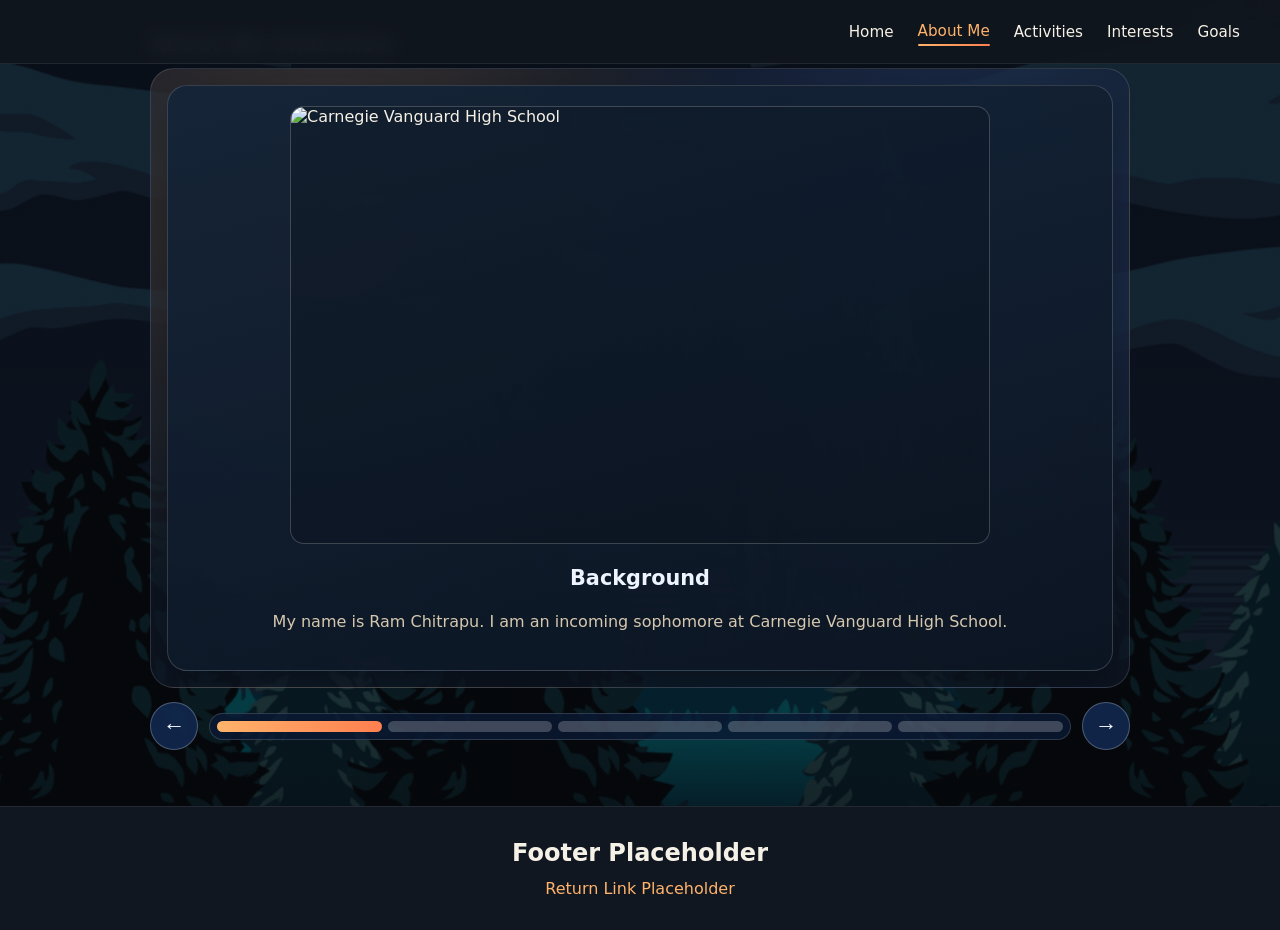
==== commit c83f15bf: "Simplify top navigation and remove page headers" ====
--- a/about-gallery.html
+++ b/about-gallery.html
@@ -8,21 +8,14 @@
 </head>
 <body>
   <nav class="top-nav">
-    <span class="nav-brand">Ram Chitrapu</span>
     <div class="top-nav-links">
       <a href="index.html">Home</a>
       <a href="about-gallery.html" class="active">About Me</a>
       <a href="activities.html">Activities</a>
       <a href="gallery.html">Interests</a>
-      <a href="goals.html">Goals</a>
+      <a href="index.html">Goals</a>
     </div>
-    <span class="page-title">About Me</span>
   </nav>
-
-  <header class="hero-header">
-    <div class="hero-content">
-    </div>
-  </header>
 
   <main>
     <section class="about-slideshow-block" data-slideshow="about-me-slideshow">
--- a/styles.css
+++ b/styles.css
@@ -226,6 +226,24 @@
   margin: 0 auto;
 }
 
+.clickable-legend {
+  background: rgba(255, 179, 107, 0.08);
+  border: 1px solid rgba(255, 179, 107, 0.2);
+  border-radius: 12px;
+  padding: 1rem 1.25rem;
+  margin-bottom: 2rem;
+  font-size: 0.95rem;
+}
+
+.clickable-legend p {
+  margin: 0;
+  color: var(--muted);
+}
+
+.clickable-legend strong {
+  color: var(--accent);
+}
+
 .about-me-slide .placeholder {
   min-height: 300px;
   height: 300px;
@@ -327,6 +345,33 @@
   width: 100%;
   max-width: 420px;
   text-decoration: none;
+  position: relative;
+}
+
+.placeholder-link::after {
+  content: "→";
+  position: absolute;
+  top: 12px;
+  right: 12px;
+  background: rgba(255, 179, 107, 0.9);
+  color: #131923;
+  width: 32px;
+  height: 32px;
+  border-radius: 50%;
+  display: flex;
+  align-items: center;
+  justify-content: center;
+  font-weight: bold;
+  font-size: 18px;
+  pointer-events: none;
+  box-shadow: 0 2px 8px rgba(0, 0, 0, 0.3);
+  transition: transform 0.2s ease, background 0.2s ease;
+  z-index: 10;
+}
+
+.placeholder-link:hover::after {
+  transform: scale(1.1);
+  background: rgba(255, 179, 107, 1);
 }
 
 .placeholder {
@@ -459,6 +504,45 @@
   display: block;
   text-decoration: none;
   max-width: 100%;
+  position: relative;
+}
+
+.gallery-portal-link::after {
+  content: "→";
+  position: absolute;
+  top: 12px;
+  right: 12px;
+  background: rgba(255, 179, 107, 0.9);
+  color: #131923;
+  width: 32px;
+  height: 32px;
+  border-radius: 50%;
+  display: flex;
+  align-items: center;
+  justify-content: center;
+  font-weight: bold;
+  font-size: 18px;
+  pointer-events: none;
+  box-shadow: 0 2px 8px rgba(0, 0, 0, 0.3);
+  transition: transform 0.2s ease, background 0.2s ease;
+}
+
+.gallery-portal-link:hover::after {
+  transform: scale(1.1);
+  background: rgba(255, 179, 107, 1);
+}
+
+.gallery-portal-link[href="#"]::after {
+  content: none;
+}
+
+.gallery-portal-link[href="#"] .gallery-portal-image {
+  cursor: default;
+}
+
+.gallery-portal-link[href="#"]:hover .gallery-portal-image {
+  transform: none;
+  box-shadow: none;
 }
 
 .gallery-portal-image {
@@ -871,16 +955,56 @@
   flex-direction: column;
 }
 
+.activity-card a {
+  display: block;
+  position: relative;
+  text-decoration: none;
+}
+
+.activity-card a::after {
+  content: "→";
+  position: absolute;
+  top: 12px;
+  right: 12px;
+  background: rgba(255, 179, 107, 0.9);
+  color: #131923;
+  width: 32px;
+  height: 32px;
+  border-radius: 50%;
+  display: flex;
+  align-items: center;
+  justify-content: center;
+  font-weight: bold;
+  font-size: 18px;
+  pointer-events: none;
+  box-shadow: 0 2px 8px rgba(0, 0, 0, 0.3);
+  transition: transform 0.2s ease, background 0.2s ease;
+  z-index: 10;
+}
+
+.activity-card a:hover::after {
+  transform: scale(1.1);
+  background: rgba(255, 179, 107, 1);
+}
+
+.activity-card a[href="#"]::after {
+  content: none;
+}
+
 .activity-card .gallery-image {
   min-height: 360px;
   height: 360px;
 }
 
-.activity-card .gallery-image.uil-image-wrap,
 .activity-card .gallery-image.naqt-image-wrap,
 .activity-card .gallery-image.rock-image-wrap {
   min-height: 0;
   height: auto;
+}
+
+.activity-card .gallery-image.uil-image-wrap {
+  min-height: 360px;
+  height: 360px;
 }
 
 .activity-card h3 {
@@ -1153,12 +1277,44 @@
   height: 100%;
   text-decoration: none;
   color: inherit;
+  position: relative;
+}
+
+.gallery-card-link::after {
+  content: "→";
+  position: absolute;
+  top: 12px;
+  right: 12px;
+  background: rgba(255, 179, 107, 0.9);
+  color: #131923;
+  width: 32px;
+  height: 32px;
+  border-radius: 50%;
+  display: flex;
+  align-items: center;
+  justify-content: center;
+  font-weight: bold;
+  font-size: 18px;
+  pointer-events: none;
+  box-shadow: 0 2px 8px rgba(0, 0, 0, 0.3);
+  transition: transform 0.2s ease, background 0.2s ease;
+  z-index: 10;
+}
+
+.gallery-card-link:hover::after {
+  transform: scale(1.1);
+  background: rgba(255, 179, 107, 1);
 }
 
 .wildlife-sightings-grid {
   display: grid;
   grid-template-columns: repeat(3, minmax(0, 1fr));
   gap: 1.5rem;
+}
+
+.history-favorites-grid {
+  grid-template-columns: repeat(2, minmax(280px, 460px));
+  justify-content: center;
 }
 
 .wildlife-placeholder {
@@ -1179,6 +1335,109 @@
   padding: 1rem;
 }
 
+.wildlife-mini-slideshow {
+  position: relative;
+  overflow: hidden;
+  padding: 0;
+}
+
+.wildlife-mini-slide {
+  position: absolute;
+  inset: 0;
+  display: flex;
+  align-items: center;
+  justify-content: center;
+  text-align: center;
+  font-weight: 600;
+  letter-spacing: 0.02em;
+  color: #eef4ff;
+  padding: 1rem;
+  opacity: 0;
+  pointer-events: none;
+  transform: translateX(10%);
+  transition: opacity 0.28s ease, transform 0.28s ease;
+  background:
+    repeating-linear-gradient(
+      -45deg,
+      rgba(255, 179, 107, 0.2) 0 20px,
+      rgba(93, 140, 255, 0.2) 20px 40px,
+      rgba(255, 255, 255, 0.08) 40px 60px
+    );
+}
+
+.wildlife-mini-slide.is-active {
+  opacity: 1;
+  pointer-events: auto;
+  transform: translateX(0);
+}
+
+.wildlife-mini-slide-photo {
+  padding: 0;
+}
+
+.wildlife-mini-photo {
+  width: 100%;
+  height: 100%;
+  object-fit: contain;
+  object-position: center;
+  display: block;
+}
+
+.wildlife-mini-slide-photo .wildlife-mini-photo {
+  object-fit: cover;
+}
+
+.wildlife-mini-photo-birds1-flock {
+  object-position: center 8%;
+}
+
+.wildlife-mini-arrow {
+  position: absolute;
+  top: 50%;
+  transform: translateY(-50%);
+  width: 34px;
+  height: 34px;
+  border-radius: 999px;
+  border: 1px solid rgba(255, 255, 255, 0.26);
+  background: rgba(20, 32, 50, 0.85);
+  color: #f5f8ff;
+  font-size: 1rem;
+  line-height: 1;
+  cursor: pointer;
+  z-index: 2;
+}
+
+.wildlife-mini-prev {
+  left: 0.5rem;
+}
+
+.wildlife-mini-next {
+  right: 0.5rem;
+}
+
+.wildlife-mini-dots {
+  position: absolute;
+  left: 50%;
+  bottom: 0.6rem;
+  transform: translateX(-50%);
+  display: flex;
+  gap: 0.35rem;
+  z-index: 2;
+}
+
+.wildlife-mini-dot {
+  width: 10px;
+  height: 10px;
+  border-radius: 999px;
+  border: 0;
+  background: rgba(255, 255, 255, 0.34);
+  cursor: pointer;
+}
+
+.wildlife-mini-dot.is-active {
+  background: linear-gradient(90deg, #ffb36b, #ff7f50);
+}
+
 .gallery-2x3 .gallery-card:nth-child(1) h3,
 .gallery-2x3 .gallery-card:nth-child(1) p,
 .gallery-2x3 .gallery-card:nth-child(2) h3,
@@ -1365,3 +1624,8 @@
     border-radius: 14px;
   }
 }
+
+.science-favorites-grid {
+  grid-template-columns: repeat(2, minmax(280px, 460px));
+  justify-content: center;
+}
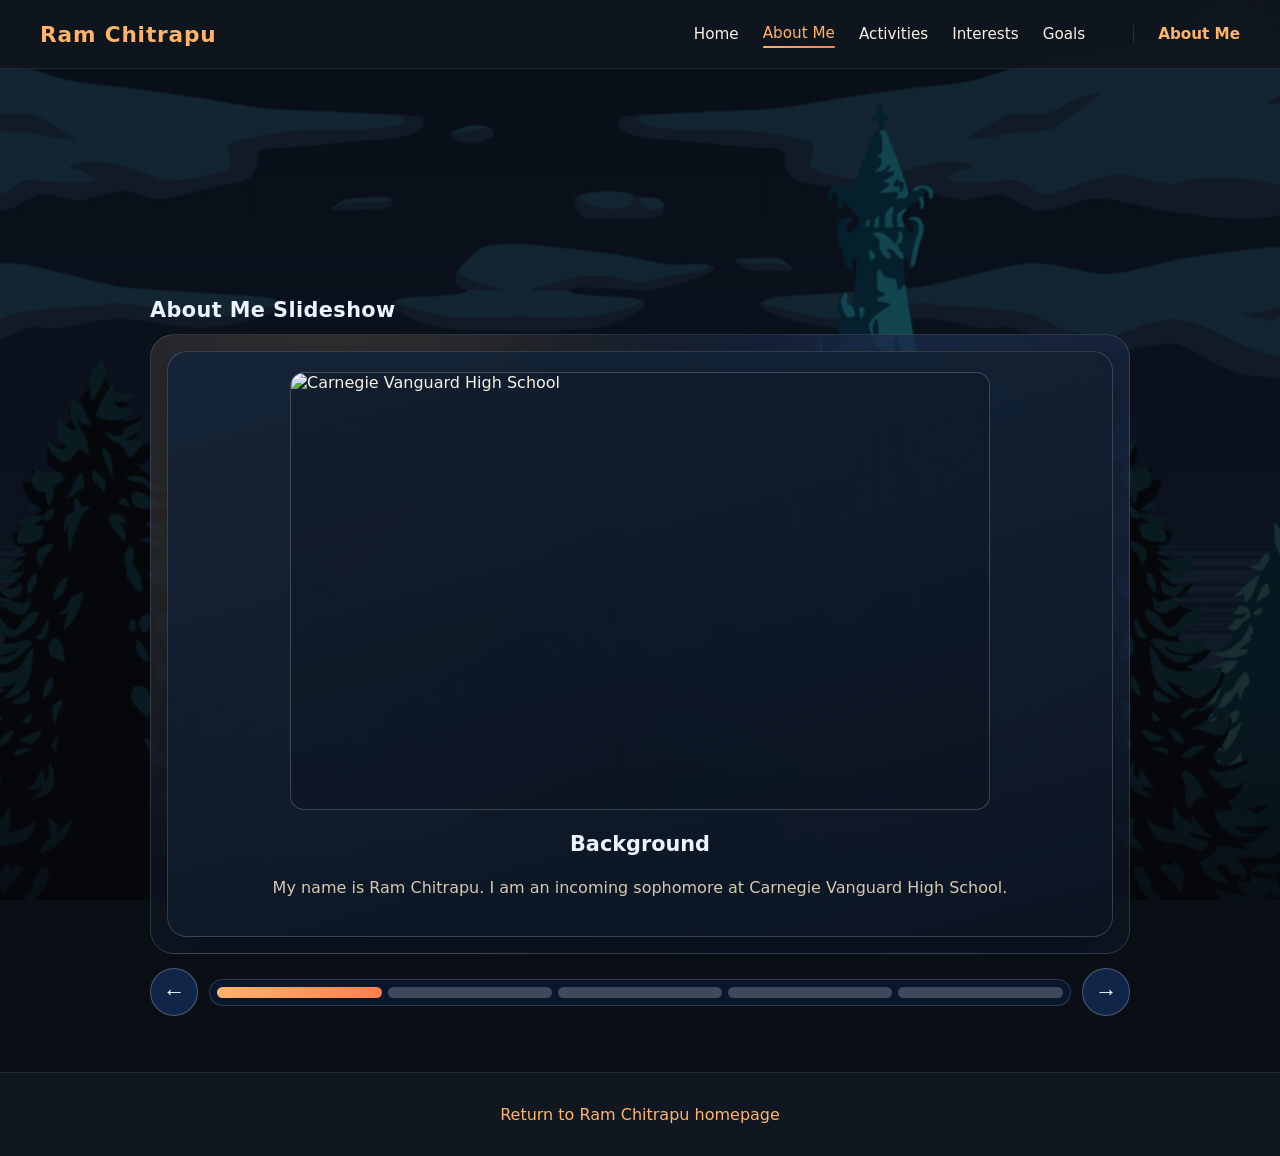
==== commit 15c5f374: "Clean footer headings and restore top sections" ====
--- a/about-gallery.html
+++ b/about-gallery.html
@@ -8,6 +8,7 @@
 </head>
 <body>
   <nav class="top-nav">
+    <span class="nav-brand">Ram Chitrapu</span>
     <div class="top-nav-links">
       <a href="index.html">Home</a>
       <a href="about-gallery.html" class="active">About Me</a>
@@ -15,7 +16,13 @@
       <a href="gallery.html">Interests</a>
       <a href="index.html">Goals</a>
     </div>
+    <span class="page-title">About Me</span>
   </nav>
+
+  <header class="hero-header">
+    <div class="hero-content">
+    </div>
+  </header>
 
   <main>
     <section class="about-slideshow-block" data-slideshow="about-me-slideshow">
@@ -68,8 +75,7 @@
 
   <footer class="bottom-footer">
     <div>
-      <h2>Footer Placeholder</h2>
-      <p><a class="text-link" href="index.html">Return Link Placeholder</a></p>
+      <p><a class="text-link" href="index.html">Return to Ram Chitrapu homepage</a></p>
     </div>
   </footer>
 
